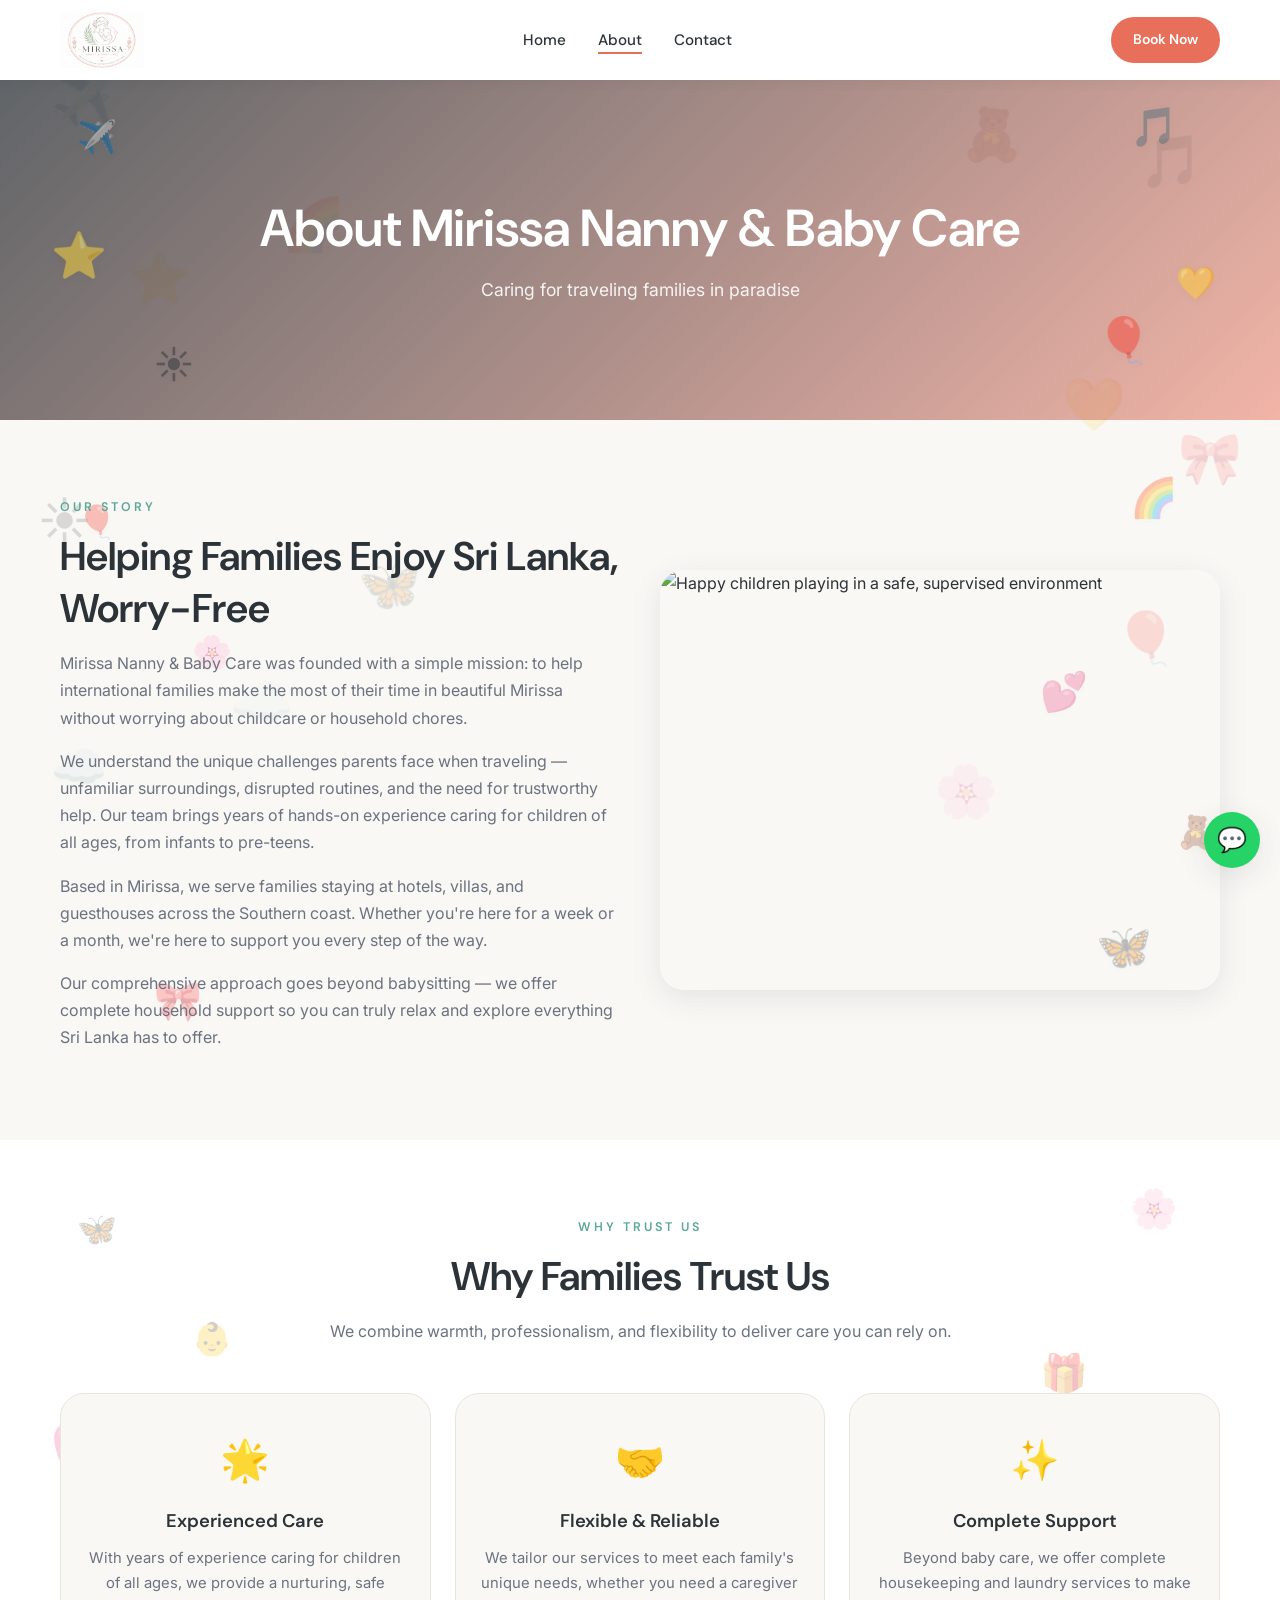
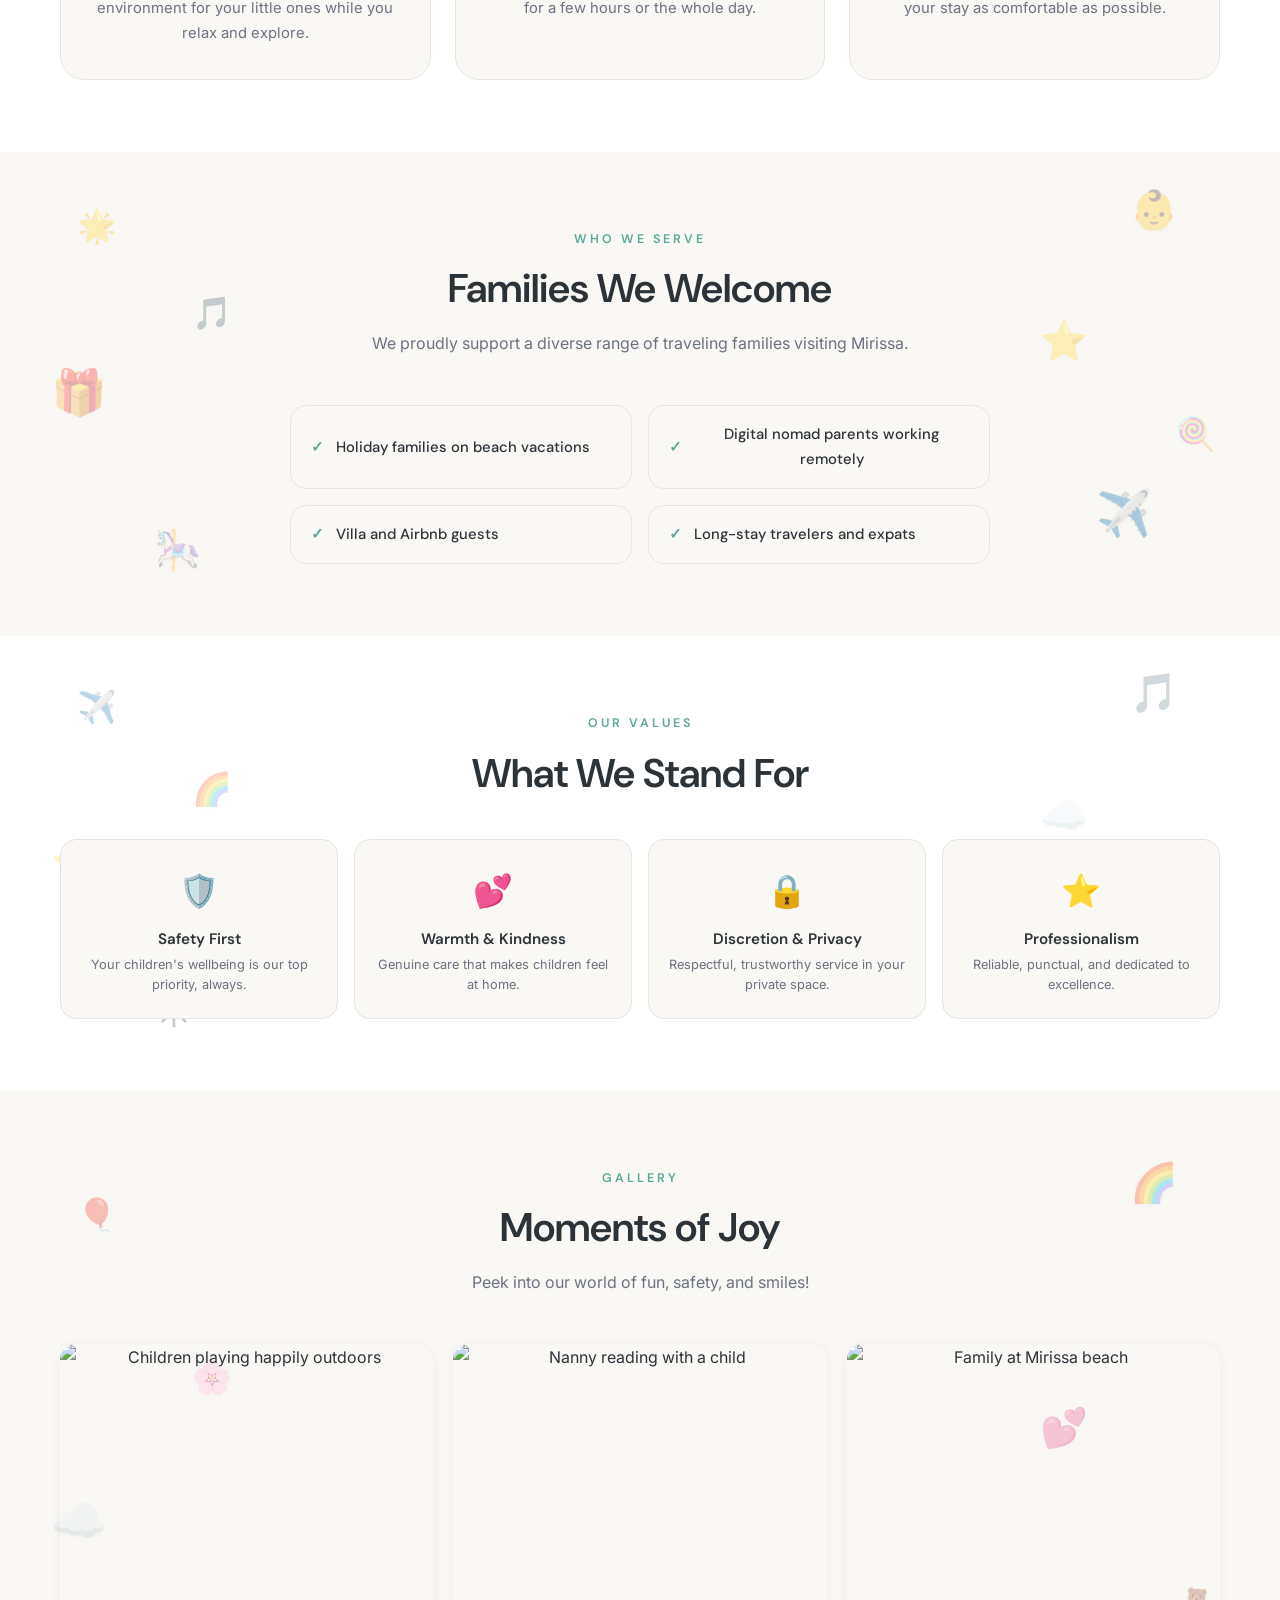
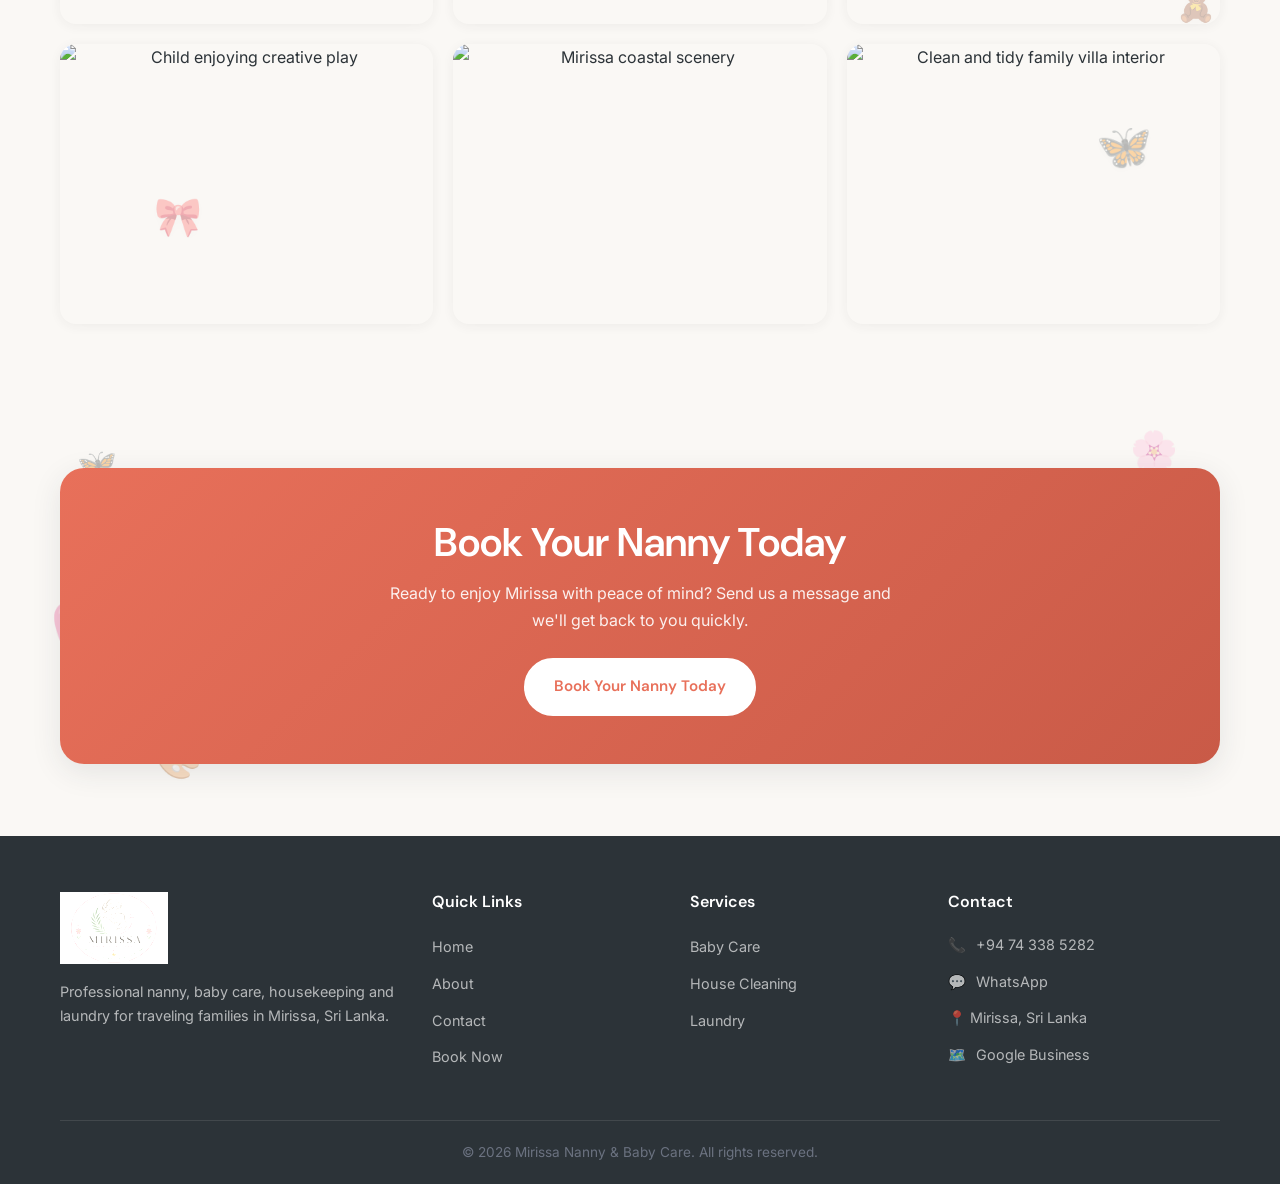
==== about.html @ ecc8b98b "add changes" ====
<!DOCTYPE html>
<html lang="en">
<head>
  <meta charset="UTF-8">
  <meta name="viewport" content="width=device-width, initial-scale=1.0">
  <meta name="description" content="Learn about Mirissa Nanny & Baby Care — our mission, values, and experience caring for traveling families in Mirissa, Sri Lanka.">
  <meta name="keywords" content="About Mirissa nanny, baby care team Mirissa, family care Sri Lanka, nanny service Southern coast">
  <meta name="robots" content="index, follow">
  <link rel="canonical" href="https://mirissananny.com/about.html">

  <title>About Us | Mirissa Nanny &amp; Baby Care</title>

  <meta property="og:type" content="website">
  <meta property="og:title" content="About Us | Mirissa Nanny &amp; Baby Care">
  <meta property="og:description" content="Our story, values, and commitment to caring for traveling families in Mirissa, Sri Lanka.">
  <meta property="og:url" content="https://mirissananny.com/about.html">
  <meta property="og:image" content="https://images.unsplash.com/photo-1587654780291-39c9404d746b?w=1200&q=80">

  <link rel="preconnect" href="https://fonts.googleapis.com">
  <link rel="preconnect" href="https://fonts.gstatic.com" crossorigin>
  <link href="https://fonts.googleapis.com/css2?family=DM+Sans:ital,opsz,wght@0,9..40,400;0,9..40,500;0,9..40,600;0,9..40,700&family=Inter:wght@400;500;600&display=swap" rel="stylesheet">
  <link rel="stylesheet" href="css/style.css">
  <link rel="icon" href="images/logo.png" type="image/png">
</head>
<body class="page-about">

  <header class="header scrolled" role="banner">
    <div class="header-inner">
      <a href="index.html" class="logo" aria-label="Mirissa Nanny &amp; Baby Care Home">
        <img src="images/logo.png" alt="Mirissa Nanny &amp; Baby Care" class="logo-img" width="200" height="72">
      </a>
      <nav class="nav" role="navigation" aria-label="Main navigation">
        <ul class="nav-list">
          <li><a href="index.html" class="nav-link">Home</a></li>
          <li><a href="about.html" class="nav-link active">About</a></li>
          <li><a href="contact.html" class="nav-link">Contact</a></li>
        </ul>
      </nav>
      <a href="contact.html#booking" class="btn btn-primary btn-sm header-cta">Book Now</a>
      <button class="hamburger" aria-label="Toggle menu"><span></span><span></span><span></span></button>
    </div>
  </header>

  <div class="mobile-nav-overlay"></div>
  <nav class="mobile-nav" role="navigation" aria-label="Mobile navigation">
    <ul class="mobile-nav-list">
      <li><a href="index.html" class="mobile-nav-link">Home</a></li>
      <li><a href="about.html" class="mobile-nav-link active">About</a></li>
      <li><a href="contact.html" class="mobile-nav-link">Contact</a></li>
      <li><a href="contact.html#booking" class="btn btn-primary" style="margin-top:1rem;width:100%;">Book Now</a></li>
    </ul>
  </nav>

  <main>
    <section class="page-hero" style="background-image:url('https://images.unsplash.com/photo-1544717297-fa95b6ee9643?w=1920&q=80');">
      <div class="page-hero-content">
        <h1>About Mirissa Nanny &amp; Baby Care</h1>
        <p>Caring for traveling families in paradise</p>
      </div>
    </section>

    <section class="section">
      <div class="container">
        <div class="split-grid">
          <div class="split-content animate-on-scroll">
            <span class="section-label">Our Story</span>
            <h2 class="section-title">Helping Families Enjoy Sri Lanka, Worry-Free</h2>
            <p>Mirissa Nanny &amp; Baby Care was founded with a simple mission: to help international families make the most of their time in beautiful Mirissa without worrying about childcare or household chores.</p>
            <p>We understand the unique challenges parents face when traveling — unfamiliar surroundings, disrupted routines, and the need for trustworthy help. Our team brings years of hands-on experience caring for children of all ages, from infants to pre-teens.</p>
            <p>Based in Mirissa, we serve families staying at hotels, villas, and guesthouses across the Southern coast. Whether you're here for a week or a month, we're here to support you every step of the way.</p>
            <p>Our comprehensive approach goes beyond babysitting — we offer complete household support so you can truly relax and explore everything Sri Lanka has to offer.</p>
          </div>
          <div class="split-image animate-on-scroll">
            <img src="https://images.unsplash.com/photo-1503454537195-1dcabb73ffb9?w=800&q=80" alt="Happy children playing in a safe, supervised environment" loading="lazy" width="800" height="600">
          </div>
        </div>
      </div>
    </section>

    <section class="section section-alt">
      <div class="container text-center">
        <span class="section-label animate-on-scroll">Why Trust Us</span>
        <h2 class="section-title animate-on-scroll">Why Families Trust Us</h2>
        <p class="section-subtitle animate-on-scroll">We combine warmth, professionalism, and flexibility to deliver care you can rely on.</p>
        <div class="features-grid">
          <div class="feature-card animate-on-scroll">
            <div class="feature-icon" aria-hidden="true">🌟</div>
            <h3>Experienced Care</h3>
            <p>With years of experience caring for children of all ages, we provide a nurturing, safe environment for your little ones while you relax and explore.</p>
          </div>
          <div class="feature-card animate-on-scroll">
            <div class="feature-icon" aria-hidden="true">🤝</div>
            <h3>Flexible &amp; Reliable</h3>
            <p>We tailor our services to meet each family's unique needs, whether you need a caregiver for a few hours or the whole day.</p>
          </div>
          <div class="feature-card animate-on-scroll">
            <div class="feature-icon" aria-hidden="true">✨</div>
            <h3>Complete Support</h3>
            <p>Beyond baby care, we offer complete housekeeping and laundry services to make your stay as comfortable as possible.</p>
          </div>
        </div>
      </div>
    </section>

    <section class="section">
      <div class="container text-center">
        <span class="section-label animate-on-scroll">Who We Serve</span>
        <h2 class="section-title animate-on-scroll">Families We Welcome</h2>
        <p class="section-subtitle animate-on-scroll">We proudly support a diverse range of traveling families visiting Mirissa.</p>
        <div class="serve-list animate-on-scroll">
          <div class="serve-item">Holiday families on beach vacations</div>
          <div class="serve-item">Digital nomad parents working remotely</div>
          <div class="serve-item">Villa and Airbnb guests</div>
          <div class="serve-item">Long-stay travelers and expats</div>
        </div>
      </div>
    </section>

    <section class="section section-alt">
      <div class="container">
        <div class="text-center" style="margin-bottom:2.5rem;">
          <span class="section-label animate-on-scroll">Our Values</span>
          <h2 class="section-title animate-on-scroll">What We Stand For</h2>
        </div>
        <div class="values-grid animate-on-scroll">
          <div class="value-item">
            <div class="value-icon" aria-hidden="true">🛡️</div>
            <h4>Safety First</h4>
            <p>Your children's wellbeing is our top priority, always.</p>
          </div>
          <div class="value-item">
            <div class="value-icon" aria-hidden="true">💕</div>
            <h4>Warmth &amp; Kindness</h4>
            <p>Genuine care that makes children feel at home.</p>
          </div>
          <div class="value-item">
            <div class="value-icon" aria-hidden="true">🔒</div>
            <h4>Discretion &amp; Privacy</h4>
            <p>Respectful, trustworthy service in your private space.</p>
          </div>
          <div class="value-item">
            <div class="value-icon" aria-hidden="true">⭐</div>
            <h4>Professionalism</h4>
            <p>Reliable, punctual, and dedicated to excellence.</p>
          </div>
        </div>
      </div>
    </section>

    <section class="section" id="gallery">
      <div class="container text-center">
        <span class="section-label animate-on-scroll">Gallery</span>
        <h2 class="section-title animate-on-scroll">Moments of Joy</h2>
        <p class="section-subtitle animate-on-scroll">Peek into our world of fun, safety, and smiles!</p>
        <div class="gallery-grid animate-on-scroll">
          <div class="gallery-item"><img src="https://images.unsplash.com/photo-1503454537195-1dcabb73ffb9?w=600&q=80" alt="Children playing happily outdoors" loading="lazy"></div>
          <div class="gallery-item"><img src="https://images.unsplash.com/photo-1587654780291-39c9404d746b?w=600&q=80" alt="Nanny reading with a child" loading="lazy"></div>
          <div class="gallery-item"><img src="https://images.unsplash.com/photo-1519452575417-564c1401ecc4?w=600&q=80" alt="Family at Mirissa beach" loading="lazy"></div>
          <div class="gallery-item"><img src="https://images.unsplash.com/photo-1472162072942-cd5147ebd1e7?w=600&q=80" alt="Child enjoying creative play" loading="lazy"></div>
          <div class="gallery-item"><img src="https://images.unsplash.com/photo-1544551763-46a013bb70d5?w=600&q=80" alt="Mirissa coastal scenery" loading="lazy"></div>
          <div class="gallery-item"><img src="https://images.unsplash.com/photo-1502086223501-7ea6ecd79368?w=600&q=80" alt="Clean and tidy family villa interior" loading="lazy"></div>
        </div>
      </div>
    </section>

    <section class="section">
      <div class="container">
        <div class="cta-banner animate-on-scroll">
          <h2>Book Your Nanny Today</h2>
          <p>Ready to enjoy Mirissa with peace of mind? Send us a message and we'll get back to you quickly.</p>
          <a href="contact.html#booking" class="btn btn-primary">Book Your Nanny Today</a>
        </div>
      </div>
    </section>
  </main>

  <footer class="footer" role="contentinfo">
    <div class="container">
      <div class="footer-grid">
        <div class="footer-brand">
          <a href="index.html" class="logo logo-footer">
            <img src="images/logo.png" alt="Mirissa Nanny &amp; Baby Care" class="logo-img logo-img-footer" width="220" height="80" loading="lazy">
          </a>
          <p>Professional nanny, baby care, housekeeping and laundry for traveling families in Mirissa, Sri Lanka.</p>
        </div>
        <div>
          <h4>Quick Links</h4>
          <ul class="footer-links">
            <li><a href="index.html">Home</a></li>
            <li><a href="about.html">About</a></li>
            <li><a href="contact.html">Contact</a></li>
            <li><a href="contact.html#booking">Book Now</a></li>
          </ul>
        </div>
        <div>
          <h4>Services</h4>
          <ul class="footer-links">
            <li><a href="index.html#services">Baby Care</a></li>
            <li><a href="index.html#services">House Cleaning</a></li>
            <li><a href="index.html#services">Laundry</a></li>
          </ul>
        </div>
        <div>
          <h4>Contact</h4>
          <ul class="footer-contact">
            <li>📞 <a href="tel:+94743385282">+94 74 338 5282</a></li>
            <li>💬 <a href="https://wa.me/94743385282" target="_blank" rel="noopener">WhatsApp</a></li>
            <li>📍 Mirissa, Sri Lanka</li>
            <li>🗺️ <a href="https://share.google/t165Rj4TOkKUXh0MC" target="_blank" rel="noopener">Google Business</a></li>
          </ul>
        </div>
      </div>
      <div class="footer-bottom">
        <p>&copy; 2026 Mirissa Nanny &amp; Baby Care. All rights reserved.</p>
      </div>
    </div>
  </footer>

  <div class="lightbox" role="dialog" aria-label="Image gallery">
    <button class="lightbox-close" aria-label="Close gallery">&times;</button>
    <button class="lightbox-prev" aria-label="Previous image">&#10094;</button>
    <img src="" alt="">
    <button class="lightbox-next" aria-label="Next image">&#10095;</button>
  </div>

  <button class="back-to-top" aria-label="Back to top">↑</button>
  <a href="https://wa.me/94743385282" class="whatsapp-float" target="_blank" rel="noopener" aria-label="Chat on WhatsApp">💬</a>
  <div class="mobile-sticky-bar">
    <a href="tel:+94743385282" class="mobile-sticky-call">📞 Call</a>
    <a href="https://wa.me/94743385282" class="mobile-sticky-whatsapp" target="_blank" rel="noopener">💬 WhatsApp</a>
  </div>

  <script src="js/script.js"></script>
</body>
</html>
---- css/style.css ----
/* ============================================
   Mirissa Nanny & Baby Care — Premium CSS
   Mobile-First | European Family Care Aesthetic
   ============================================ */

:root {
  --primary: #E8705A;
  --primary-dark: #C95A47;
  --primary-light: #FFF0ED;
  --secondary: #5BA89A;
  --secondary-light: #E8F5F2;
  --bg: #FAF8F5;
  --bg-card: #FFFFFF;
  --text: #2C3338;
  --text-muted: #6B7280;
  --border: #E8E4DF;
  --accent-gold: #F4A261;
  --whatsapp: #25D366;
  --whatsapp-dark: #1da851;
  --shadow-sm: 0 2px 12px rgba(44, 51, 56, 0.06);
  --shadow-md: 0 8px 30px rgba(44, 51, 56, 0.10);
  --shadow-lg: 0 20px 60px rgba(44, 51, 56, 0.12);
  --radius: 16px;
  --radius-lg: 24px;
  --radius-pill: 999px;
  --transition: 0.35s cubic-bezier(0.4, 0, 0.2, 1);
  --header-height: 80px;
  --font-heading: 'DM Sans', 'Poppins', sans-serif;
  --font-body: 'Inter', sans-serif;
}

*, *::before, *::after {
  box-sizing: border-box;
  margin: 0;
  padding: 0;
}

html {
  scroll-behavior: smooth;
  font-size: 16px;
}

body {
  font-family: var(--font-body);
  color: var(--text);
  background: var(--bg);
  line-height: 1.7;
  overflow-x: hidden;
  -webkit-font-smoothing: antialiased;
  padding-bottom: 60px;
}

@media (min-width: 768px) {
  body { padding-bottom: 0; }
}

img {
  max-width: 100%;
  height: auto;
  display: block;
}

a {
  text-decoration: none;
  color: inherit;
  transition: color var(--transition);
}

ul, ol { list-style: none; }

button, input, select, textarea {
  font-family: inherit;
  font-size: inherit;
}

h1, h2, h3, h4, h5, h6 {
  font-family: var(--font-heading);
  font-weight: 600;
  line-height: 1.3;
  color: var(--text);
}

h1 { font-size: clamp(2rem, 5vw, 3.25rem); }
h2 { font-size: clamp(1.75rem, 4vw, 2.5rem); }
h3 { font-size: clamp(1.2rem, 3vw, 1.5rem); }

p { color: var(--text-muted); }

.section-label {
  display: inline-block;
  font-family: var(--font-heading);
  font-size: 0.78rem;
  font-weight: 600;
  letter-spacing: 3px;
  text-transform: uppercase;
  color: var(--secondary);
  margin-bottom: 0.75rem;
}

.section-title { margin-bottom: 1rem; }

.section-subtitle {
  max-width: 640px;
  margin: 0 auto 3rem;
  text-align: center;
}

.container {
  width: 100%;
  max-width: 1200px;
  margin: 0 auto;
  padding: 0 1.25rem;
}

.section {
  position: relative;
  padding: 4.5rem 0;
  overflow: hidden;
}

.section .container {
  position: relative;
  z-index: 2;
}

.section-alt {
  background: var(--bg-card);
}

.text-center { text-align: center; }

/* --- Buttons --- */
.btn {
  display: inline-flex;
  align-items: center;
  justify-content: center;
  gap: 0.5rem;
  padding: 0.875rem 1.75rem;
  border-radius: var(--radius-pill);
  font-family: var(--font-heading);
  font-weight: 600;
  font-size: 0.95rem;
  border: 2px solid transparent;
  cursor: pointer;
  transition: all var(--transition);
  white-space: nowrap;
}

.btn-primary {
  background: var(--primary);
  color: #fff;
  border-color: var(--primary);
}

.btn-primary:hover {
  background: var(--primary-dark);
  border-color: var(--primary-dark);
  transform: translateY(-2px);
  box-shadow: var(--shadow-md);
}

.btn-outline {
  background: transparent;
  color: #fff;
  border-color: rgba(255, 255, 255, 0.85);
}

.btn-outline:hover {
  background: rgba(255, 255, 255, 0.15);
  transform: translateY(-2px);
}

.btn-secondary {
  background: var(--secondary);
  color: #fff;
  border-color: var(--secondary);
}

.btn-secondary:hover {
  background: #4a9688;
  transform: translateY(-2px);
  box-shadow: var(--shadow-md);
}

.btn-whatsapp {
  background: var(--whatsapp);
  color: #fff;
  border-color: var(--whatsapp);
}

.btn-whatsapp:hover {
  background: var(--whatsapp-dark);
  transform: translateY(-2px);
  box-shadow: var(--shadow-md);
}

.btn-sm {
  padding: 0.6rem 1.25rem;
  font-size: 0.875rem;
}

.btn-group {
  display: flex;
  flex-wrap: wrap;
  gap: 1rem;
  margin-top: 1.75rem;
}

/* --- Header --- */
.header {
  position: fixed;
  top: 0;
  left: 0;
  right: 0;
  z-index: 1000;
  height: var(--header-height);
  transition: all var(--transition);
}

.header.scrolled {
  background: rgba(255, 255, 255, 0.97);
  backdrop-filter: blur(12px);
  box-shadow: var(--shadow-sm);
}

.header.transparent {
  background: transparent;
}

.header-inner {
  display: flex;
  align-items: center;
  justify-content: space-between;
  max-width: 1200px;
  margin: 0 auto;
  padding: 0 1.25rem;
  height: 100%;
}

.logo {
  display: flex;
  align-items: center;
  z-index: 1001;
  flex-shrink: 0;
}

.logo-img {
  height: 56px;
  width: auto;
  max-width: min(200px, 48vw);
  object-fit: contain;
  display: block;
  transition: transform var(--transition);
}

.logo:hover .logo-img {
  transform: scale(1.02);
}

.logo-img-footer {
  height: 72px;
  max-width: 220px;
  filter: brightness(1.05);
}

.logo-footer {
  margin-bottom: 0.75rem;
}

@media (max-width: 991px) {
  .logo-img {
    height: 48px;
    max-width: min(170px, 52vw);
  }
}

.nav { display: none; }

@media (min-width: 992px) {
  .nav { display: block; }
}

.nav-list {
  display: flex;
  align-items: center;
  gap: 2rem;
}

.nav-link {
  font-family: var(--font-heading);
  font-weight: 500;
  font-size: 0.95rem;
  color: var(--text);
  position: relative;
}

.header.transparent .nav-link { color: var(--text); }
.header.scrolled .nav-link { color: var(--text); }

.nav-link::after {
  content: '';
  position: absolute;
  bottom: -4px;
  left: 0;
  width: 0;
  height: 2px;
  background: var(--primary);
  transition: width var(--transition);
}

.nav-link:hover::after,
.nav-link.active::after { width: 100%; }

.nav-link.active { color: var(--primary); }
.header.transparent .nav-link.active { color: var(--primary); }

.header-cta { display: none; }

@media (min-width: 992px) {
  .header-cta { display: inline-flex; }
}

.hamburger {
  display: flex;
  flex-direction: column;
  justify-content: center;
  gap: 5px;
  width: 44px;
  height: 44px;
  background: none;
  border: none;
  cursor: pointer;
  z-index: 1001;
  padding: 8px;
}

@media (min-width: 992px) {
  .hamburger { display: none; }
}

.hamburger span {
  display: block;
  width: 24px;
  height: 2px;
  background: var(--text);
  transition: all var(--transition);
  border-radius: 2px;
}

.header.transparent .hamburger span { background: var(--text); }
.header.scrolled .hamburger span { background: var(--text); }

.hamburger.active span:nth-child(1) {
  transform: rotate(45deg) translate(5px, 5px);
}

.hamburger.active span:nth-child(2) { opacity: 0; }

.hamburger.active span:nth-child(3) {
  transform: rotate(-45deg) translate(5px, -5px);
}

.mobile-nav-overlay {
  position: fixed;
  inset: 0;
  background: rgba(44, 51, 56, 0.5);
  z-index: 998;
  opacity: 0;
  visibility: hidden;
  transition: all var(--transition);
}

.mobile-nav-overlay.open {
  opacity: 1;
  visibility: visible;
}

.mobile-nav {
  position: fixed;
  top: 0;
  right: -100%;
  width: min(320px, 85vw);
  height: 100vh;
  background: var(--bg-card);
  z-index: 999;
  padding: calc(var(--header-height) + 1.5rem) 1.5rem 2rem;
  transition: right var(--transition);
  box-shadow: var(--shadow-lg);
  overflow-y: auto;
}

.mobile-nav.open { right: 0; }

.mobile-nav-list {
  display: flex;
  flex-direction: column;
  gap: 0.25rem;
}

.mobile-nav-link {
  display: block;
  padding: 0.875rem 0;
  font-family: var(--font-heading);
  font-weight: 500;
  font-size: 1.05rem;
  color: var(--text);
  border-bottom: 1px solid var(--border);
}

.mobile-nav-link.active {
  color: var(--primary);
}

/* --- Hero (Color-Changing Carousel) --- */
.hero {
  position: relative;
  min-height: 100vh;
  min-height: 100dvh;
  display: flex;
  align-items: center;
  justify-content: center;
  overflow: hidden;
}

.hero-carousel-bg {
  position: absolute;
  inset: 0;
  z-index: 0;
}

.hero-gradient-slide {
  position: absolute;
  inset: 0;
  opacity: 0;
  animation: heroGradientCarousel 20s ease-in-out infinite;
}

.hero-gradient-slide-1 {
  background: linear-gradient(105deg, #FF6B8A 0%, #FF8E72 35%, #FFD166 100%);
  animation-delay: 0s;
}

.hero-gradient-slide-2 {
  background: linear-gradient(105deg, #F06292 0%, #FFB74D 45%, #FFF176 100%);
  animation-delay: 5s;
}

.hero-gradient-slide-3 {
  background: linear-gradient(105deg, #EC407A 0%, #FFAB91 40%, #FFEE58 100%);
  animation-delay: 10s;
}

.hero-gradient-slide-4 {
  background: linear-gradient(105deg, #FF8A80 0%, #FFD54F 50%, #A5D6A7 100%);
  animation-delay: 15s;
}

@keyframes heroGradientCarousel {
  0%, 22%   { opacity: 1; }
  25%, 97%  { opacity: 0; }
  100%      { opacity: 1; }
}

/* Floating hero decorations */
.hero-float-decor {
  position: absolute;
  inset: 0;
  z-index: 1;
  pointer-events: none;
  overflow: hidden;
}

.hero-float {
  position: absolute;
  line-height: 1;
  animation: heroItemFloat 7s ease-in-out infinite;
  filter: drop-shadow(0 2px 6px rgba(0, 0, 0, 0.08));
}

.hero-float-1  { top: 12%; left: 8%;   font-size: 3.5rem; opacity: 0.85; animation-delay: 0s; }
.hero-float-2  { bottom: 18%; left: 6%; font-size: 2.8rem; opacity: 0.35; animation-delay: 2s; }
.hero-float-3  { top: 22%; left: 22%;  font-size: 2rem;   opacity: 0.7;  animation-delay: 1s; }
.hero-float-4  { top: 55%; right: 12%; font-size: 2.2rem; opacity: 0.75; animation-delay: 3s; }
.hero-float-5  { top: 38%; right: 22%; font-size: 2.6rem; opacity: 0.6;  animation-delay: 0.5s; }
.hero-float-6  { top: 18%; right: 8%;  font-size: 2.4rem; opacity: 0.45; animation-delay: 4s; }
.hero-float-7  { top: 48%; left: 5%;   font-size: 2.8rem; opacity: 0.4;  animation-delay: 2.5s; }
.hero-float-8  { bottom: 28%; right: 6%; font-size: 3rem; opacity: 0.55; animation-delay: 1.5s; }
.hero-float-9  { top: 65%; left: 18%;  font-size: 2rem;   opacity: 0.5;  animation-delay: 3.5s; }
.hero-float-10 { bottom: 35%; right: 25%; font-size: 1.8rem; opacity: 0.65; animation-delay: 5s; }

.hero-cloud {
  position: absolute;
  background: rgba(255, 255, 255, 0.55);
  border-radius: 50%;
  animation: heroItemFloat 9s ease-in-out infinite;
}

.hero-cloud::before,
.hero-cloud::after {
  content: '';
  position: absolute;
  background: rgba(255, 255, 255, 0.55);
  border-radius: 50%;
}

.hero-cloud-1 {
  width: 90px;
  height: 36px;
  top: 28%;
  left: 12%;
  animation-delay: 0.8s;
}

.hero-cloud-1::before { width: 40px; height: 40px; top: -18px; left: 12px; }
.hero-cloud-1::after  { width: 32px; height: 32px; top: -12px; right: 10px; }

.hero-cloud-2 {
  width: 110px;
  height: 42px;
  top: 15%;
  right: 18%;
  background: rgba(255, 255, 255, 0.4);
  animation-delay: 2.2s;
}

.hero-cloud-2::before { width: 48px; height: 48px; top: -22px; left: 16px; background: rgba(255,255,255,0.4); }
.hero-cloud-2::after  { width: 38px; height: 38px; top: -16px; right: 14px; background: rgba(255,255,255,0.4); }

.hero-cloud-3 {
  width: 70px;
  height: 28px;
  bottom: 22%;
  left: 35%;
  background: rgba(200, 230, 201, 0.5);
  animation-delay: 4s;
}

.hero-cloud-3::before { width: 32px; height: 32px; top: -14px; left: 8px; background: rgba(200,230,201,0.5); }
.hero-cloud-3::after  { width: 26px; height: 26px; top: -10px; right: 8px; background: rgba(200,230,201,0.5); }

@keyframes heroItemFloat {
  0%, 100% { transform: translateY(0) rotate(0deg); }
  50% { transform: translateY(-18px) rotate(6deg); }
}

.hero-content {
  position: relative;
  z-index: 2;
  text-align: center;
  max-width: 820px;
  padding: calc(var(--header-height) + 2rem) 1.5rem clamp(5rem, 12vw, 7rem);
}

.hero-badge {
  display: inline-flex;
  align-items: center;
  gap: 0.5rem;
  background: #FFFFFF;
  border: 2px solid #F8BBD0;
  padding: 0.55rem 1.35rem;
  border-radius: var(--radius-pill);
  color: #E91E63;
  font-family: var(--font-heading);
  font-size: 0.78rem;
  font-weight: 700;
  letter-spacing: 1.5px;
  text-transform: uppercase;
  margin-bottom: 1.75rem;
  box-shadow: 0 4px 16px rgba(0, 0, 0, 0.06);
  animation: heroBadgeFloat 4s ease-in-out infinite;
}

@keyframes heroBadgeFloat {
  0%, 100% { transform: translateY(0); }
  50% { transform: translateY(-4px); }
}

.hero-title {
  margin-bottom: 1.5rem;
  display: flex;
  flex-direction: column;
  align-items: center;
  gap: 0.35rem;
}

.hero-title-line {
  display: block;
  font-size: clamp(2rem, 5.5vw, 3.5rem);
  font-weight: 700;
  line-height: 1.15;
  color: #2C3338;
}

.hero-title-accent {
  color: #FFFFFF;
  text-shadow: 0 2px 16px rgba(0, 0, 0, 0.12);
}

.hero-wavy-line {
  width: min(280px, 70%);
  height: 12px;
  margin-top: 0.5rem;
}

.hero-desc-box {
  background: rgba(255, 255, 255, 0.72);
  backdrop-filter: blur(12px);
  border-radius: 24px;
  padding: 1.35rem 1.75rem;
  max-width: 620px;
  margin: 0 auto 2rem;
  box-shadow: 0 8px 32px rgba(0, 0, 0, 0.08);
  border: 1px solid rgba(255, 255, 255, 0.8);
}

.hero-desc-box p {
  color: #4A5568;
  font-size: clamp(0.95rem, 2.2vw, 1.08rem);
  line-height: 1.75;
  margin: 0;
}

.hero .btn-group { justify-content: center; }

.btn-hero-primary {
  background: #F06292;
  color: #fff;
  border: 2px solid #F06292;
  padding: 0.9rem 2rem;
  border-radius: var(--radius-pill);
  font-family: var(--font-heading);
  font-weight: 600;
  font-size: 1rem;
  box-shadow: 0 6px 24px rgba(240, 98, 146, 0.35);
  transition: all var(--transition);
}

.btn-hero-primary:hover {
  background: #EC407A;
  border-color: #EC407A;
  transform: translateY(-3px);
  box-shadow: 0 10px 32px rgba(240, 98, 146, 0.45);
}

.btn-hero-outline {
  background: #FFFFFF;
  color: #2C3338;
  border: 2px solid rgba(44, 51, 56, 0.15);
  padding: 0.9rem 2rem;
  border-radius: var(--radius-pill);
  font-family: var(--font-heading);
  font-weight: 600;
  font-size: 1rem;
  transition: all var(--transition);
}

.btn-hero-outline:hover {
  background: rgba(255, 255, 255, 0.9);
  border-color: rgba(44, 51, 56, 0.25);
  transform: translateY(-3px);
  box-shadow: var(--shadow-md);
}

.page-home .header.transparent .nav-link,
.page-home .header.transparent .logo { filter: none; }

.hero-bottom-wave {
  position: absolute;
  bottom: 0;
  left: 0;
  right: 0;
  z-index: 4;
  line-height: 0;
  pointer-events: none;
}

.hero-bottom-wave svg {
  display: block;
  width: 100%;
  height: clamp(56px, 10vw, 96px);
  vertical-align: bottom;
}

@media (min-width: 768px) {
  .hero-float-1  { font-size: 4.5rem; }
  .hero-float-2  { font-size: 3.5rem; }
  .hero-float-6  { font-size: 3rem; }
  .hero-float-7  { font-size: 3.2rem; }
  .hero-float-8  { font-size: 3.8rem; }
  .hero-cloud-1  { width: 120px; height: 48px; }
  .hero-cloud-2  { width: 140px; height: 52px; }
}

@media (max-width: 767px) {
  .hero-float-9,
  .hero-float-10,
  .hero-cloud-3 { display: none; }
}

@media (prefers-reduced-motion: reduce) {
  .hero-gradient-slide {
    animation: none;
    opacity: 0;
  }
  .hero-gradient-slide-1 { opacity: 1; }
  .hero-float,
  .hero-cloud,
  .hero-badge { animation: none; }
}

/* --- Page Hero --- */
.page-hero {
  position: relative;
  min-height: 340px;
  display: flex;
  align-items: center;
  justify-content: center;
  background-size: cover;
  background-position: center;
  margin-top: var(--header-height);
  overflow: hidden;
}

.page-hero::before {
  content: '';
  position: absolute;
  inset: 0;
  background: linear-gradient(135deg, rgba(44, 51, 56, 0.75), rgba(232, 112, 90, 0.5));
}

.page-hero-content {
  position: relative;
  z-index: 2;
  text-align: center;
  padding: 3rem 1.5rem;
}

.page-hero-content h1 { color: #fff; margin-bottom: 0.75rem; }
.page-hero-content p { color: rgba(255, 255, 255, 0.9); font-size: 1.1rem; }

/* --- Services Section (Playful) --- */
.section-services {
  position: relative;
  background: #E6F7F9;
  padding: 2.5rem 0 4.5rem;
  margin-top: -1px;
  overflow: hidden;
}

@media (min-width: 768px) {
  .section-services { padding-top: 3rem; }
}

.section-services .container {
  position: relative;
  z-index: 2;
}

.section-label-green {
  color: #43A047;
  font-weight: 700;
  letter-spacing: 4px;
}

.section-services .section-title {
  color: #2C3338;
  font-weight: 700;
}

.section-services .section-subtitle {
  color: #5a6570;
  margin-bottom: 2.5rem;
}

.services-decor {
  position: absolute;
  inset: 0;
  pointer-events: none;
  z-index: 1;
}

.services-float {
  position: absolute;
  font-size: 3rem;
  opacity: 0.32;
  line-height: 1;
  animation: servicesFloat 8s ease-in-out infinite;
  filter: drop-shadow(0 2px 4px rgba(0, 0, 0, 0.06));
}

.services-float-1  { top: 6%;   left: 4%;   font-size: 3.5rem; animation-delay: 0s; }
.services-float-2  { top: 14%;  right: 7%;  font-size: 3rem;   animation-delay: 1.5s; }
.services-float-3  { top: 38%;  left: 2%;   font-size: 2.8rem; animation-delay: 3s; }
.services-float-4  { top: 50%;  right: 4%;  font-size: 3.2rem; animation-delay: 0.8s; }
.services-float-5  { bottom: 24%; left: 8%;  font-size: 3.8rem; animation-delay: 2s; }
.services-float-6  { bottom: 28%; right: 10%; font-size: 3.2rem; animation-delay: 4s; }
.services-float-7  { top: 22%;  left: 18%;  font-size: 2.6rem; animation-delay: 1.2s; }
.services-float-8  { top: 8%;   right: 22%; font-size: 3.4rem; animation-delay: 2.5s; }
.services-float-9  { top: 62%;  left: 14%;  font-size: 3rem;   animation-delay: 3.5s; }
.services-float-10 { top: 72%;  right: 20%; font-size: 2.8rem; animation-delay: 0.5s; }
.services-float-11 { top: 30%;  right: 28%; font-size: 2.6rem; animation-delay: 4.5s; }
.services-float-12 { bottom: 18%; left: 28%; font-size: 2.8rem; animation-delay: 1.8s; }
.services-float-13 { top: 48%;  right: 16%; font-size: 2.5rem; animation-delay: 2.8s; }
.services-float-14 { top: 55%;  left: 38%;  font-size: 2.4rem; animation-delay: 5s; opacity: 0.22; }
.services-float-15 { bottom: 35%; right: 32%; font-size: 2.6rem; animation-delay: 3.2s; opacity: 0.26; }

@media (min-width: 768px) {
  .services-float { font-size: 3.5rem; opacity: 0.35; }
  .services-float-1  { font-size: 4.2rem; }
  .services-float-2  { font-size: 3.6rem; }
  .services-float-3  { font-size: 3.2rem; }
  .services-float-4  { font-size: 3.8rem; }
  .services-float-5  { font-size: 4.5rem; }
  .services-float-6  { font-size: 3.6rem; }
  .services-float-7  { font-size: 3rem; }
  .services-float-8  { font-size: 4rem; }
  .services-float-9  { font-size: 3.5rem; }
  .services-float-10 { font-size: 3.2rem; }
  .services-float-11 { font-size: 3rem; }
  .services-float-12 { font-size: 3.2rem; }
  .services-float-13 { font-size: 2.8rem; }
  .services-float-14 { font-size: 2.8rem; opacity: 0.25; }
  .services-float-15 { font-size: 3rem; opacity: 0.28; }
}

@media (max-width: 480px) {
  .services-float-14,
  .services-float-15 { display: none; }
}

@keyframes servicesFloat {
  0%, 100% { transform: translateY(0) rotate(0deg); }
  50% { transform: translateY(-16px) rotate(8deg); }
}

.services-grid {
  display: grid;
  grid-template-columns: 1fr;
  gap: 1.75rem;
  text-align: left;
}

@media (min-width: 768px) {
  .services-grid { grid-template-columns: repeat(3, 1fr); gap: 1.5rem; }
}

.service-card {
  position: relative;
  background: #FFFFFF;
  border-radius: 20px;
  box-shadow: 0 8px 32px rgba(44, 51, 56, 0.08);
  overflow: hidden;
  transition: transform var(--transition), box-shadow var(--transition);
  display: flex;
  flex-direction: column;
}

.service-card:hover {
  transform: translateY(-8px);
  box-shadow: 0 16px 48px rgba(44, 51, 56, 0.12);
}

.service-card-inner {
  position: relative;
  padding: 2rem 1.75rem 1.5rem;
  flex: 1;
}

.service-icon-wrap {
  width: 56px;
  height: 56px;
  border-radius: 50%;
  display: flex;
  align-items: center;
  justify-content: center;
  margin-bottom: 1.25rem;
}

.service-icon-wrap svg {
  width: 26px;
  height: 26px;
}

.service-icon-pink {
  background: #FCE4EC;
  color: #E91E63;
}

.service-icon-yellow {
  background: #FFF9C4;
  color: #F57F17;
}

.service-icon-blue {
  background: #E1F5FE;
  color: #0288D1;
}

.service-card h3 {
  margin-bottom: 0.75rem;
  color: #2C3338;
  font-size: 1.2rem;
  font-weight: 700;
}

.service-card p {
  font-size: 0.925rem;
  line-height: 1.7;
  color: #6B7280;
  margin: 0;
}

.service-accent {
  height: 6px;
  width: 100%;
  flex-shrink: 0;
}

.service-accent-pink { background: linear-gradient(90deg, #F06292, #EC407A); }
.service-accent-yellow { background: linear-gradient(90deg, #FFD54F, #FFB300); }
.service-accent-green { background: linear-gradient(90deg, #66BB6A, #43A047); }

.service-cloud {
  position: absolute;
  bottom: 0.5rem;
  right: 0.75rem;
  width: 64px;
  height: 36px;
  background: rgba(179, 229, 252, 0.45);
  border-radius: 50%;
  opacity: 0.7;
}

.service-cloud::before,
.service-cloud::after {
  content: '';
  position: absolute;
  background: rgba(179, 229, 252, 0.45);
  border-radius: 50%;
}

.service-cloud::before {
  width: 28px;
  height: 28px;
  top: -12px;
  left: 8px;
}

.service-cloud::after {
  width: 22px;
  height: 22px;
  top: -8px;
  right: 6px;
}

@media (prefers-reduced-motion: reduce) {
  .services-float { animation: none; }
}

/* --- Features / Why Us --- */
.features-strip {
  display: grid;
  grid-template-columns: 1fr;
  gap: 1.25rem;
}

@media (min-width: 768px) {
  .features-strip { grid-template-columns: repeat(3, 1fr); }
}

.feature-mini {
  display: flex;
  align-items: flex-start;
  gap: 1rem;
  background: var(--bg-card);
  padding: 1.5rem;
  border-radius: var(--radius);
  box-shadow: var(--shadow-sm);
  border: 1px solid var(--border);
}

.feature-mini-icon {
  flex-shrink: 0;
  width: 48px;
  height: 48px;
  background: var(--secondary-light);
  border-radius: 14px;
  display: flex;
  align-items: center;
  justify-content: center;
  font-size: 1.35rem;
}

.feature-mini h4 {
  font-size: 1rem;
  margin-bottom: 0.35rem;
  color: var(--text);
}

.feature-mini p {
  font-size: 0.875rem;
  line-height: 1.55;
}

.features-grid {
  display: grid;
  grid-template-columns: 1fr;
  gap: 1.5rem;
}

@media (min-width: 768px) {
  .features-grid { grid-template-columns: repeat(3, 1fr); }
}

.feature-card {
  background: var(--bg);
  border-radius: var(--radius-lg);
  padding: 2rem 1.5rem;
  text-align: center;
  border: 1px solid var(--border);
  transition: all var(--transition);
}

.feature-card:hover {
  transform: translateY(-4px);
  box-shadow: var(--shadow-md);
}

.feature-icon {
  font-size: 2.5rem;
  margin-bottom: 1rem;
}

.feature-card h3 {
  margin-bottom: 0.75rem;
  font-size: 1.15rem;
}

.feature-card p { font-size: 0.925rem; }

/* --- Split Section --- */
.split-grid {
  display: grid;
  grid-template-columns: 1fr;
  gap: 2.5rem;
  align-items: center;
}

@media (min-width: 992px) {
  .split-grid { grid-template-columns: 1fr 1fr; }
}

.split-image {
  border-radius: var(--radius-lg);
  overflow: hidden;
  box-shadow: var(--shadow-md);
}

.split-image img {
  width: 100%;
  height: 100%;
  min-height: 320px;
  object-fit: cover;
}

.split-content p {
  margin-bottom: 1rem;
}

.values-grid {
  display: grid;
  grid-template-columns: repeat(2, 1fr);
  gap: 1rem;
  margin-top: 2rem;
}

@media (min-width: 768px) {
  .values-grid { grid-template-columns: repeat(4, 1fr); }
}

.value-item {
  text-align: center;
  padding: 1.5rem 1rem;
  background: var(--bg);
  border-radius: var(--radius);
  border: 1px solid var(--border);
}

.value-icon {
  font-size: 2rem;
  margin-bottom: 0.75rem;
}

.value-item h4 {
  font-size: 0.95rem;
  margin-bottom: 0.35rem;
}

.value-item p {
  font-size: 0.8rem;
  line-height: 1.5;
}

/* --- Testimonials --- */
.testimonials-header {
  text-align: center;
  margin-bottom: 2.5rem;
}

.star-rating {
  display: inline-flex;
  align-items: center;
  gap: 0.35rem;
  color: var(--accent-gold);
  font-size: 1.25rem;
  margin-bottom: 0.5rem;
}

.star-rating span {
  font-family: var(--font-heading);
  font-weight: 700;
  color: var(--text);
  font-size: 1rem;
  margin-left: 0.5rem;
}

.testimonials-grid {
  display: grid;
  grid-template-columns: 1fr;
  gap: 1.5rem;
}

@media (min-width: 768px) {
  .testimonials-grid { grid-template-columns: repeat(2, 1fr); }
}

@media (min-width: 1024px) {
  .testimonials-grid { grid-template-columns: repeat(2, 1fr); }
}

.review-card {
  background: var(--bg-card);
  border-radius: var(--radius-lg);
  padding: 1.75rem;
  box-shadow: var(--shadow-sm);
  border: 1px solid var(--border);
  transition: all var(--transition);
}

.review-card:hover {
  box-shadow: var(--shadow-md);
  transform: translateY(-3px);
}

.review-header {
  display: flex;
  align-items: center;
  justify-content: space-between;
  margin-bottom: 1rem;
}

.review-author {
  font-family: var(--font-heading);
  font-weight: 600;
  color: var(--text);
  font-size: 0.95rem;
}

.review-badge {
  font-size: 0.75rem;
  color: var(--text-muted);
  background: var(--bg);
  padding: 0.25rem 0.6rem;
  border-radius: var(--radius-pill);
}

.review-stars {
  color: var(--accent-gold);
  font-size: 0.9rem;
  margin-bottom: 0.75rem;
}

.review-text {
  font-size: 0.925rem;
  line-height: 1.7;
  color: var(--text-muted);
  font-style: italic;
  margin-bottom: 1rem;
}

.review-date {
  font-size: 0.8rem;
  color: var(--text-muted);
}

.google-link {
  display: inline-flex;
  align-items: center;
  gap: 0.5rem;
  margin-top: 2rem;
  color: var(--secondary);
  font-family: var(--font-heading);
  font-weight: 600;
  font-size: 0.95rem;
}

.google-link:hover { color: var(--primary); }

/* --- Map --- */
.map-section {
  text-align: center;
}

.map-wrapper {
  border-radius: var(--radius-lg);
  overflow: hidden;
  box-shadow: var(--shadow-md);
  margin: 2rem 0;
  border: 1px solid var(--border);
}

.map-wrapper iframe {
  width: 100%;
  height: 350px;
  border: 0;
  display: block;
}

@media (min-width: 768px) {
  .map-wrapper iframe { height: 420px; }
}

/* --- CTA Banner --- */
.cta-banner {
  background: linear-gradient(135deg, var(--primary) 0%, var(--primary-dark) 100%);
  border-radius: var(--radius-lg);
  padding: 3rem 2rem;
  text-align: center;
  color: #fff;
  box-shadow: var(--shadow-md);
}

.cta-banner h2 {
  color: #fff;
  margin-bottom: 0.75rem;
}

.cta-banner p {
  color: rgba(255, 255, 255, 0.9);
  margin-bottom: 1.5rem;
  max-width: 520px;
  margin-left: auto;
  margin-right: auto;
}

.cta-banner .btn-primary {
  background: #fff;
  color: var(--primary);
  border-color: #fff;
}

.cta-banner .btn-primary:hover {
  background: var(--primary-light);
  color: var(--primary-dark);
}

/* --- Gallery --- */
.gallery-grid {
  display: grid;
  grid-template-columns: repeat(2, 1fr);
  gap: 1rem;
}

@media (min-width: 768px) {
  .gallery-grid { grid-template-columns: repeat(3, 1fr); gap: 1.25rem; }
}

.gallery-item {
  position: relative;
  border-radius: var(--radius);
  overflow: hidden;
  cursor: pointer;
  aspect-ratio: 4/3;
  box-shadow: var(--shadow-sm);
}

.gallery-item img {
  width: 100%;
  height: 100%;
  object-fit: cover;
  transition: transform var(--transition);
}

.gallery-item:hover img { transform: scale(1.06); }

.gallery-item::after {
  content: '';
  position: absolute;
  inset: 0;
  background: rgba(44, 51, 56, 0);
  transition: background var(--transition);
}

.gallery-item:hover::after {
  background: rgba(44, 51, 56, 0.15);
}

/* --- Lightbox --- */
.lightbox {
  position: fixed;
  inset: 0;
  background: rgba(0, 0, 0, 0.92);
  z-index: 2000;
  display: flex;
  align-items: center;
  justify-content: center;
  opacity: 0;
  visibility: hidden;
  transition: all var(--transition);
}

.lightbox.open {
  opacity: 1;
  visibility: visible;
}

.lightbox img {
  max-width: 90vw;
  max-height: 85vh;
  object-fit: contain;
  border-radius: var(--radius);
}

.lightbox-close,
.lightbox-prev,
.lightbox-next {
  position: absolute;
  background: rgba(255, 255, 255, 0.15);
  border: none;
  color: #fff;
  width: 48px;
  height: 48px;
  border-radius: 50%;
  font-size: 1.5rem;
  cursor: pointer;
  transition: background var(--transition);
  display: flex;
  align-items: center;
  justify-content: center;
}

.lightbox-close:hover,
.lightbox-prev:hover,
.lightbox-next:hover {
  background: rgba(255, 255, 255, 0.3);
}

.lightbox-close { top: 1.5rem; right: 1.5rem; }
.lightbox-prev { left: 1.5rem; top: 50%; transform: translateY(-50%); }
.lightbox-next { right: 1.5rem; top: 50%; transform: translateY(-50%); }

/* --- Contact --- */
.contact-grid {
  display: grid;
  grid-template-columns: 1fr;
  gap: 2.5rem;
  align-items: start;
}

@media (min-width: 992px) {
  .contact-grid { grid-template-columns: 1fr 1.4fr; }
}

.contact-info-card {
  background: var(--bg-card);
  border-radius: var(--radius-lg);
  padding: 2rem;
  box-shadow: var(--shadow-sm);
  border: 1px solid var(--border);
}

.contact-item {
  display: flex;
  align-items: flex-start;
  gap: 1rem;
  padding: 1rem 0;
  border-bottom: 1px solid var(--border);
}

.contact-item:last-child { border-bottom: none; }

.contact-item-icon {
  width: 44px;
  height: 44px;
  background: var(--primary-light);
  border-radius: 12px;
  display: flex;
  align-items: center;
  justify-content: center;
  font-size: 1.2rem;
  flex-shrink: 0;
}

.contact-item h4 {
  font-size: 0.85rem;
  color: var(--text-muted);
  font-weight: 500;
  margin-bottom: 0.25rem;
}

.contact-item p,
.contact-item a {
  font-family: var(--font-heading);
  font-weight: 600;
  color: var(--text);
  font-size: 0.95rem;
}

.contact-item a:hover { color: var(--primary); }

.contact-buttons {
  display: flex;
  flex-wrap: wrap;
  gap: 0.75rem;
  margin-top: 1.5rem;
}

/* --- Booking Form --- */
.form-card {
  background: var(--bg-card);
  border-radius: var(--radius-lg);
  padding: 2rem;
  box-shadow: var(--shadow-md);
  border: 1px solid var(--border);
}

.form-card h2 {
  margin-bottom: 0.5rem;
  font-size: 1.5rem;
}

.form-note {
  font-size: 0.875rem;
  color: var(--text-muted);
  margin-bottom: 1.75rem;
  padding: 0.75rem 1rem;
  background: var(--secondary-light);
  border-radius: var(--radius);
  border-left: 3px solid var(--secondary);
}

.form-group {
  margin-bottom: 1.25rem;
}

.form-group label {
  display: block;
  font-family: var(--font-heading);
  font-weight: 600;
  font-size: 0.875rem;
  color: var(--text);
  margin-bottom: 0.5rem;
}

.form-group input,
.form-group select,
.form-group textarea {
  width: 100%;
  padding: 0.8rem 1rem;
  border: 1.5px solid var(--border);
  border-radius: var(--radius);
  background: var(--bg);
  color: var(--text);
  transition: border-color var(--transition);
}

.form-group input:focus,
.form-group select:focus,
.form-group textarea:focus {
  outline: none;
  border-color: var(--secondary);
  box-shadow: 0 0 0 3px rgba(91, 168, 154, 0.15);
}

.form-group textarea {
  min-height: 100px;
  resize: vertical;
}

.checkbox-group {
  display: flex;
  flex-wrap: wrap;
  gap: 0.75rem;
}

.checkbox-label {
  display: flex;
  align-items: center;
  gap: 0.5rem;
  padding: 0.65rem 1rem;
  background: var(--bg);
  border: 1.5px solid var(--border);
  border-radius: var(--radius-pill);
  cursor: pointer;
  font-size: 0.875rem;
  font-weight: 500;
  transition: all var(--transition);
  user-select: none;
}

.checkbox-label:has(input:checked) {
  background: var(--primary-light);
  border-color: var(--primary);
  color: var(--primary-dark);
}

.checkbox-label input {
  width: auto;
  accent-color: var(--primary);
}

.form-row {
  display: grid;
  grid-template-columns: 1fr;
  gap: 1.25rem;
}

@media (min-width: 576px) {
  .form-row { grid-template-columns: 1fr 1fr; }
}

/* --- Calendar --- */
.calendar-widget {
  background: var(--bg);
  border: 1.5px solid var(--border);
  border-radius: var(--radius);
  padding: 1rem;
}

.calendar-header {
  display: flex;
  align-items: center;
  justify-content: space-between;
  margin-bottom: 1rem;
}

.calendar-header h4 {
  font-size: 1rem;
  font-weight: 600;
}

.calendar-nav {
  display: flex;
  gap: 0.5rem;
}

.calendar-nav button {
  width: 36px;
  height: 36px;
  border: 1.5px solid var(--border);
  background: var(--bg-card);
  border-radius: 10px;
  cursor: pointer;
  font-size: 1rem;
  transition: all var(--transition);
}

.calendar-nav button:hover {
  border-color: var(--primary);
  color: var(--primary);
}

.calendar-weekdays {
  display: grid;
  grid-template-columns: repeat(7, 1fr);
  gap: 4px;
  margin-bottom: 0.5rem;
}

.calendar-weekdays span {
  text-align: center;
  font-size: 0.75rem;
  font-weight: 600;
  color: var(--text-muted);
  padding: 0.35rem 0;
}

.calendar-days {
  display: grid;
  grid-template-columns: repeat(7, 1fr);
  gap: 4px;
}

.calendar-day {
  aspect-ratio: 1;
  display: flex;
  align-items: center;
  justify-content: center;
  border: none;
  background: transparent;
  border-radius: 10px;
  font-size: 0.875rem;
  cursor: pointer;
  color: var(--text);
  transition: all var(--transition);
}

.calendar-day:hover:not(:disabled):not(.empty) {
  background: var(--primary-light);
}

.calendar-day.today {
  border: 1.5px solid var(--secondary);
}

.calendar-day.selected {
  background: var(--primary);
  color: #fff;
  font-weight: 600;
}

.calendar-day.past,
.calendar-day.empty {
  color: var(--border);
  cursor: default;
}

.calendar-day.past:not(.empty) {
  color: #ccc;
  cursor: not-allowed;
}

.calendar-selected {
  margin-top: 0.75rem;
  font-size: 0.875rem;
  color: var(--secondary);
  font-weight: 600;
  min-height: 1.25rem;
}

.field-error {
  display: block;
  color: #e74c3c;
  font-size: 0.8rem;
  margin-top: 0.35rem;
}

/* --- FAQ --- */
.faq-list {
  max-width: 760px;
  margin: 0 auto;
}

.faq-item {
  background: var(--bg-card);
  border: 1px solid var(--border);
  border-radius: var(--radius);
  margin-bottom: 0.75rem;
  overflow: hidden;
}

.faq-question {
  width: 100%;
  display: flex;
  align-items: center;
  justify-content: space-between;
  gap: 1rem;
  padding: 1.15rem 1.25rem;
  background: none;
  border: none;
  cursor: pointer;
  text-align: left;
  font-family: var(--font-heading);
  font-weight: 600;
  font-size: 0.95rem;
  color: var(--text);
}

.faq-question:hover { color: var(--primary); }

.faq-icon {
  flex-shrink: 0;
  width: 28px;
  height: 28px;
  background: var(--primary-light);
  border-radius: 8px;
  display: flex;
  align-items: center;
  justify-content: center;
  font-size: 1.1rem;
  transition: transform var(--transition);
}

.faq-item.open .faq-icon { transform: rotate(45deg); }

.faq-answer {
  max-height: 0;
  overflow: hidden;
  transition: max-height var(--transition);
}

.faq-item.open .faq-answer { max-height: 200px; }

.faq-answer p {
  padding: 0 1.25rem 1.15rem;
  font-size: 0.925rem;
  line-height: 1.65;
}

/* --- Serve List --- */
.serve-list {
  display: grid;
  grid-template-columns: 1fr;
  gap: 1rem;
  max-width: 700px;
  margin: 0 auto;
}

@media (min-width: 576px) {
  .serve-list { grid-template-columns: repeat(2, 1fr); }
}

.serve-item {
  display: flex;
  align-items: center;
  gap: 0.75rem;
  padding: 1rem 1.25rem;
  background: var(--bg);
  border-radius: var(--radius);
  border: 1px solid var(--border);
  font-family: var(--font-heading);
  font-weight: 500;
  font-size: 0.925rem;
  color: var(--text);
}

.serve-item::before {
  content: '✓';
  color: var(--secondary);
  font-weight: 700;
}

/* --- Footer --- */
.footer {
  background: var(--text);
  color: rgba(255, 255, 255, 0.85);
  padding: 3.5rem 0 0;
  margin-top: 0;
}

.footer-grid {
  display: grid;
  grid-template-columns: 1fr;
  gap: 2rem;
  padding-bottom: 2.5rem;
}

@media (min-width: 576px) {
  .footer-grid { grid-template-columns: repeat(2, 1fr); }
}

@media (min-width: 992px) {
  .footer-grid { grid-template-columns: 1.5fr 1fr 1fr 1.2fr; }
}

.footer-brand .logo {
  color: #fff;
  margin-bottom: 1rem;
}

.footer-brand .logo-img-footer {
  filter: brightness(1.15);
}

.footer-brand p {
  color: rgba(255, 255, 255, 0.65);
  font-size: 0.9rem;
  line-height: 1.65;
  margin-bottom: 1rem;
}

.footer h4 {
  color: #fff;
  font-size: 1rem;
  margin-bottom: 1.25rem;
}

.footer-links li { margin-bottom: 0.6rem; }

.footer-links a {
  color: rgba(255, 255, 255, 0.65);
  font-size: 0.9rem;
  transition: color var(--transition);
}

.footer-links a:hover { color: var(--primary); }

.footer-contact li {
  display: flex;
  align-items: flex-start;
  gap: 0.6rem;
  margin-bottom: 0.75rem;
  font-size: 0.9rem;
  color: rgba(255, 255, 255, 0.65);
}

.footer-bottom {
  border-top: 1px solid rgba(255, 255, 255, 0.1);
  padding: 1.25rem 0;
  text-align: center;
  font-size: 0.85rem;
  color: rgba(255, 255, 255, 0.45);
}

/* --- WhatsApp Float --- */
.whatsapp-float {
  position: fixed;
  bottom: 5.5rem;
  right: 1.25rem;
  width: 56px;
  height: 56px;
  background: var(--whatsapp);
  color: #fff;
  border-radius: 50%;
  display: flex;
  align-items: center;
  justify-content: center;
  font-size: 1.5rem;
  box-shadow: var(--shadow-md);
  z-index: 900;
  transition: all var(--transition);
  animation: pulse-wa 2.5s infinite;
}

.whatsapp-float:hover {
  background: var(--whatsapp-dark);
  transform: scale(1.08);
}

@keyframes pulse-wa {
  0%, 100% { box-shadow: 0 4px 20px rgba(37, 211, 102, 0.4); }
  50% { box-shadow: 0 4px 30px rgba(37, 211, 102, 0.65); }
}

@media (min-width: 768px) {
  .whatsapp-float { bottom: 2rem; }
}

/* --- Mobile Sticky Bar --- */
.mobile-sticky-bar {
  position: fixed;
  bottom: 0;
  left: 0;
  right: 0;
  display: flex;
  z-index: 890;
  box-shadow: 0 -4px 20px rgba(0, 0, 0, 0.1);
}

@media (min-width: 768px) {
  .mobile-sticky-bar { display: none; }
}

.mobile-sticky-call,
.mobile-sticky-whatsapp {
  flex: 1;
  display: flex;
  align-items: center;
  justify-content: center;
  gap: 0.5rem;
  padding: 0.875rem;
  font-family: var(--font-heading);
  font-weight: 600;
  font-size: 0.9rem;
  color: #fff;
}

.mobile-sticky-call {
  background: var(--primary);
}

.mobile-sticky-whatsapp {
  background: var(--whatsapp);
}

/* --- Back to Top --- */
.back-to-top {
  position: fixed;
  bottom: 5.5rem;
  left: 1.25rem;
  width: 44px;
  height: 44px;
  background: var(--bg-card);
  border: 1px solid var(--border);
  border-radius: 50%;
  display: flex;
  align-items: center;
  justify-content: center;
  cursor: pointer;
  z-index: 880;
  opacity: 0;
  visibility: hidden;
  transition: all var(--transition);
  box-shadow: var(--shadow-sm);
  font-size: 1.1rem;
  color: var(--text);
}

.back-to-top.visible {
  opacity: 1;
  visibility: visible;
}

.back-to-top:hover {
  background: var(--primary);
  color: #fff;
  border-color: var(--primary);
}

@media (min-width: 768px) {
  .back-to-top { bottom: 2rem; left: auto; right: 5.5rem; }
}

/* --- Toast --- */
.toast {
  position: fixed;
  bottom: 6rem;
  left: 50%;
  transform: translateX(-50%) translateY(20px);
  background: var(--text);
  color: #fff;
  padding: 0.875rem 1.5rem;
  border-radius: var(--radius-pill);
  font-size: 0.9rem;
  font-weight: 500;
  z-index: 3000;
  opacity: 0;
  visibility: hidden;
  transition: all var(--transition);
  box-shadow: var(--shadow-lg);
}

.toast.show {
  opacity: 1;
  visibility: visible;
  transform: translateX(-50%) translateY(0);
}

/* --- Animations --- */
.animate-on-scroll {
  opacity: 0;
  transform: translateY(30px);
  transition: opacity 0.7s ease, transform 0.7s ease;
}

.animate-on-scroll.animated {
  opacity: 1;
  transform: translateY(0);
}

/* --- Global Floating Icons --- */
main {
  position: relative;
  z-index: 2;
}

.site-float-decor {
  position: fixed;
  inset: 0;
  pointer-events: none;
  z-index: 0;
  overflow: hidden;
}

.site-float {
  position: absolute;
  font-size: clamp(2rem, 4vw, 3.5rem);
  opacity: 0.14;
  line-height: 1;
  animation: floatIconDrift 10s ease-in-out infinite;
  filter: drop-shadow(0 2px 4px rgba(0, 0, 0, 0.05));
}

.section-float-decor {
  position: absolute;
  inset: 0;
  pointer-events: none;
  z-index: 1;
  overflow: hidden;
}

.section-float {
  position: absolute;
  font-size: clamp(2rem, 3.5vw, 3.2rem);
  opacity: 0.3;
  line-height: 1;
  animation: floatIconDrift 8s ease-in-out infinite;
  filter: drop-shadow(0 2px 4px rgba(0, 0, 0, 0.06));
}

.page-hero .section-float {
  opacity: 0.5;
  z-index: 1;
}

.section-alt .section-float {
  opacity: 0.26;
}

.section-services .services-float {
  z-index: 1;
}

@keyframes floatIconDrift {
  0%, 100% { transform: translateY(0) rotate(0deg); }
  33% { transform: translateY(-14px) rotate(5deg); }
  66% { transform: translateY(-6px) rotate(-4deg); }
}

@media (min-width: 768px) {
  .site-float { opacity: 0.16; }
  .section-float { opacity: 0.32; }
}

@media (max-width: 767px) {
  .site-float-decor .site-float:nth-child(n+9) {
    display: none;
  }
  .section-float-decor .section-float:nth-child(n+6) {
    display: none;
  }
}

@media (prefers-reduced-motion: reduce) {
  .site-float,
  .section-float {
    animation: none;
  }
}

/* --- Focus --- */
:focus-visible {
  outline: 2px solid var(--secondary);
  outline-offset: 2px;
}

/* --- Print --- */
@media print {
  .header, .whatsapp-float, .back-to-top, .mobile-sticky-bar, .hamburger {
    display: none !important;
  }
  body { padding-bottom: 0; }
}
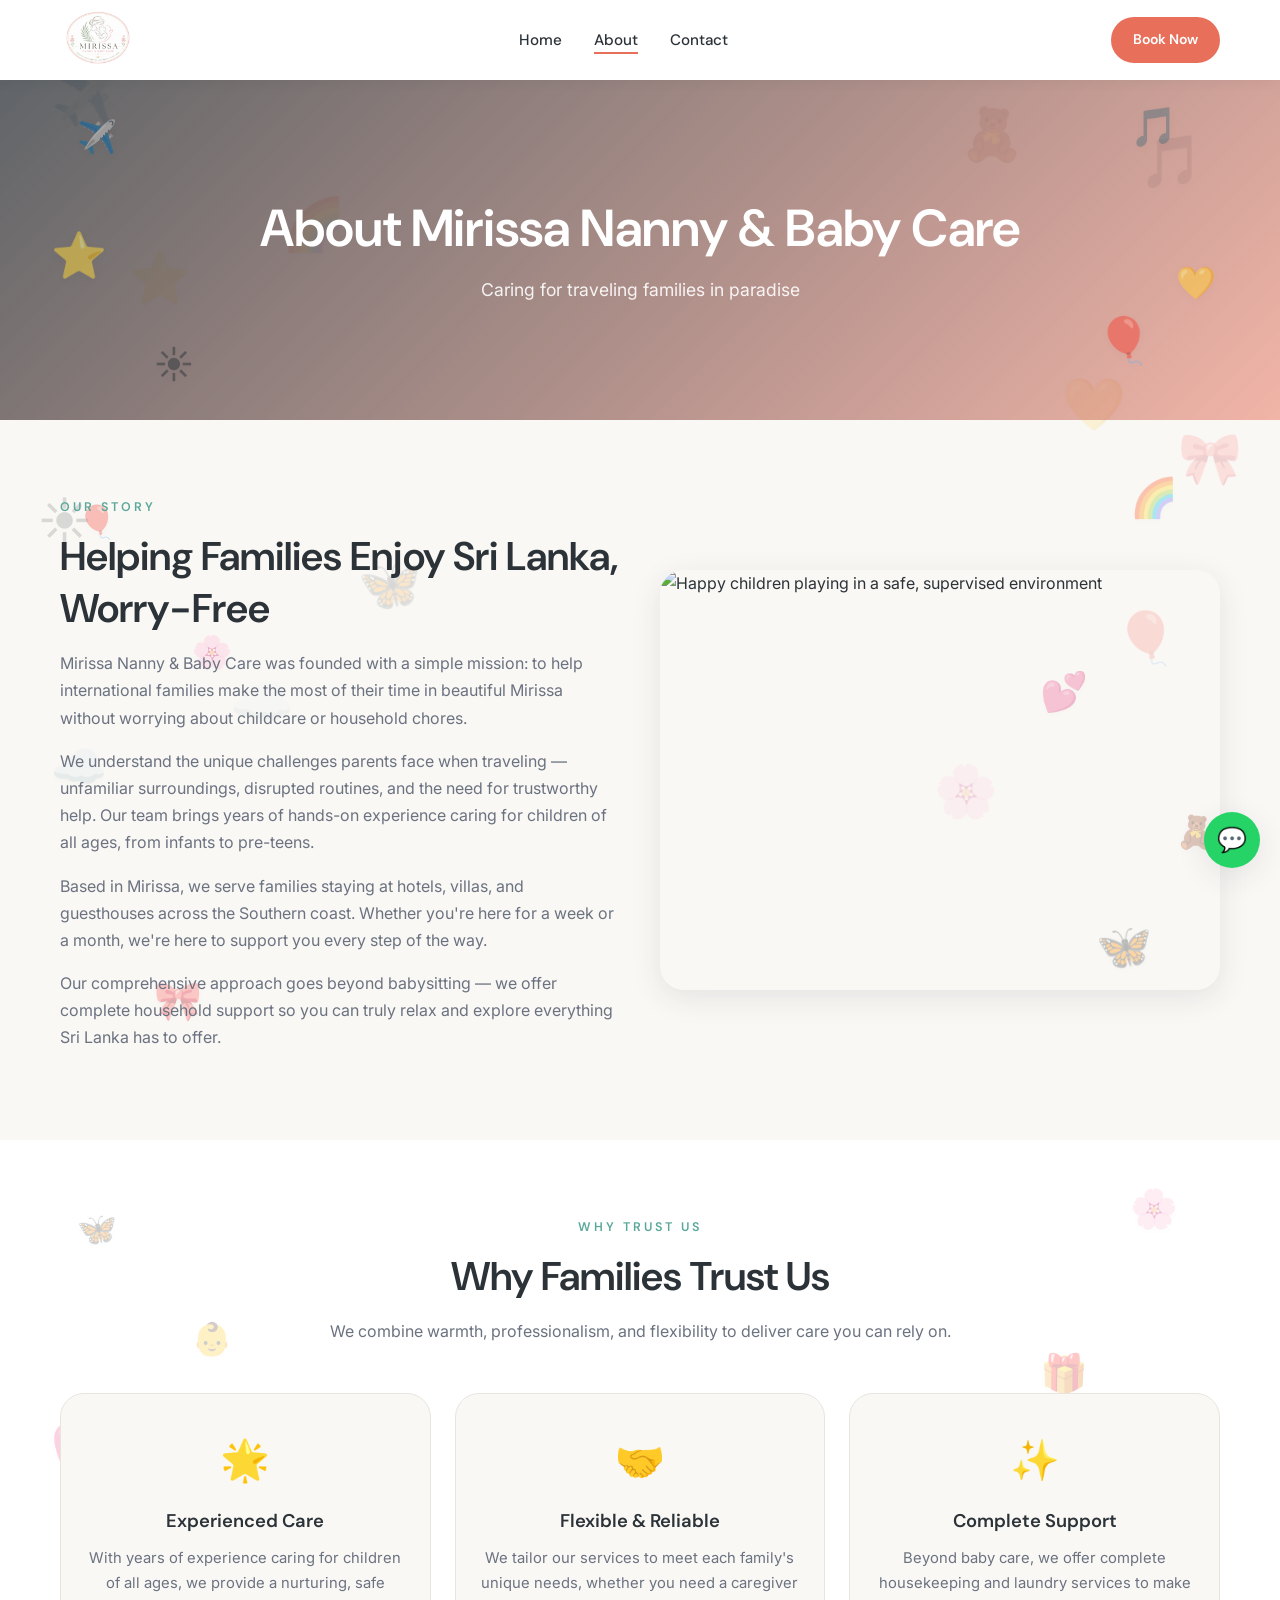
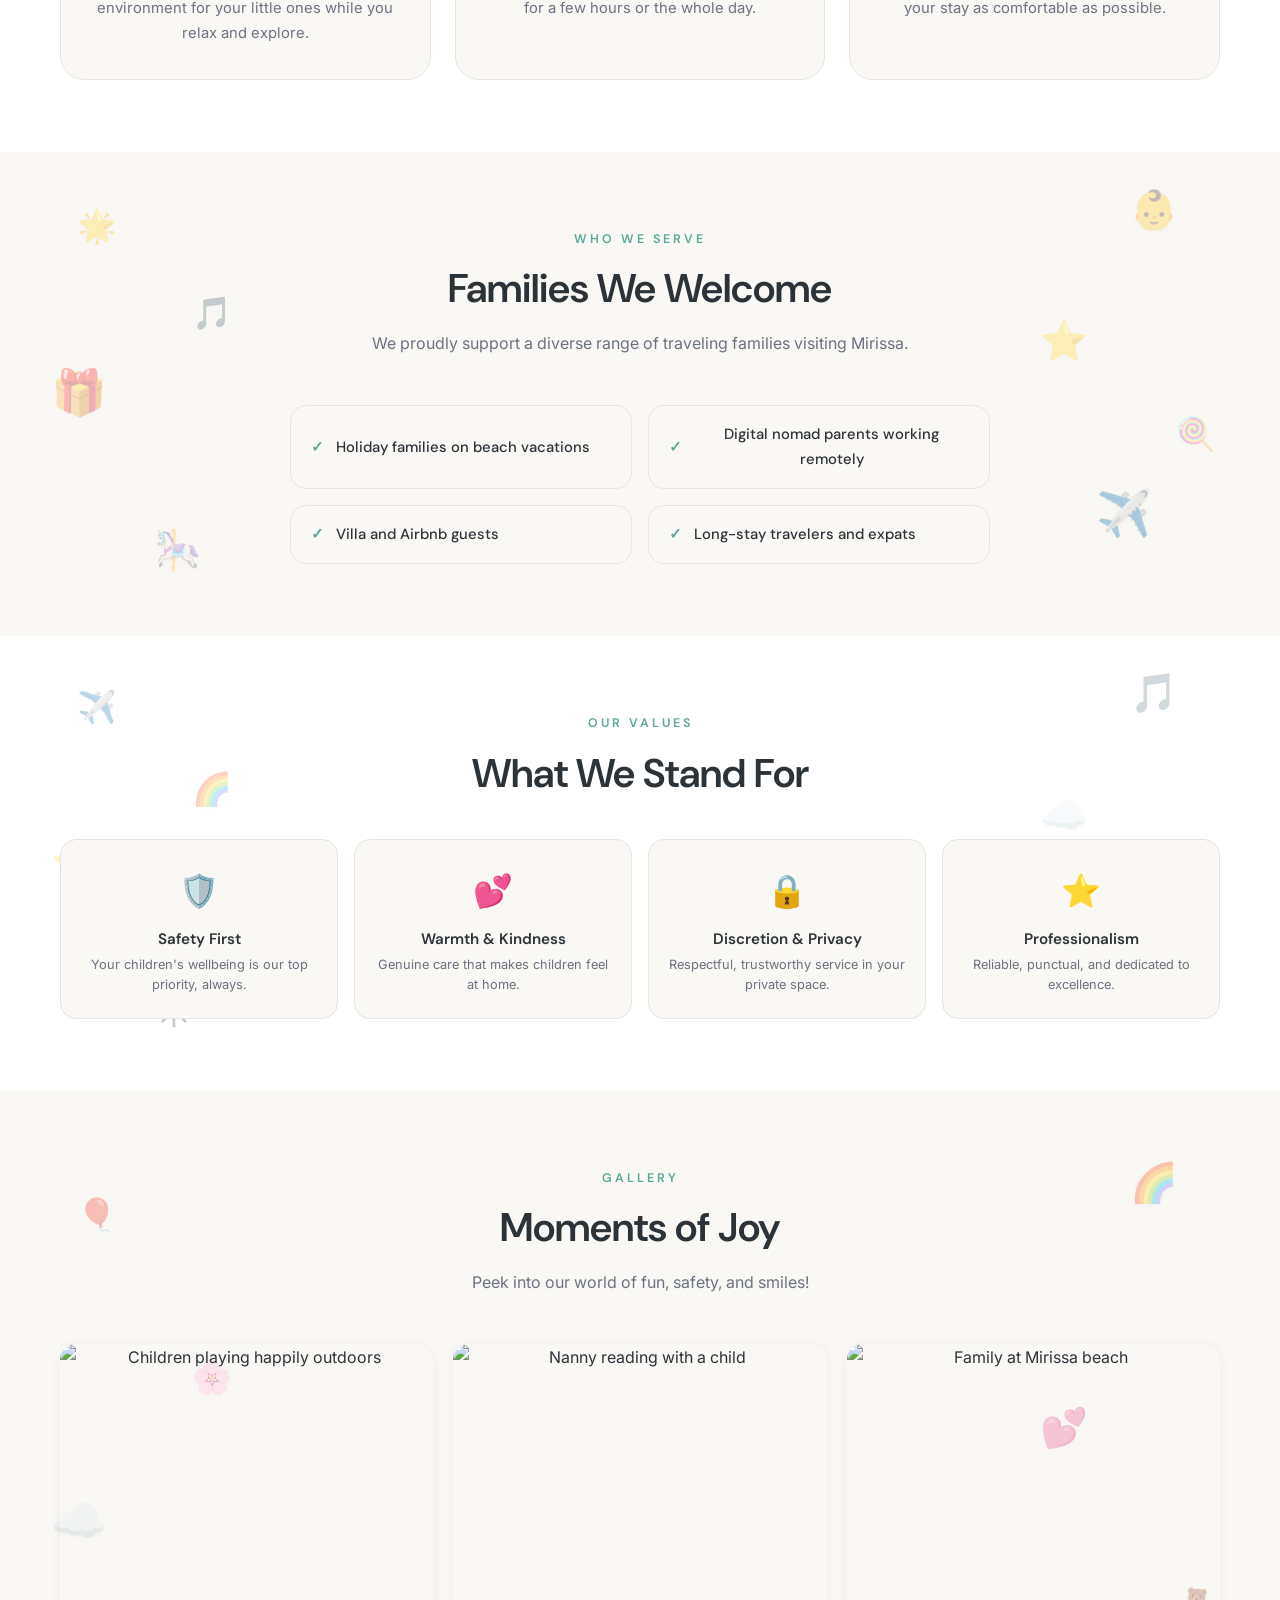
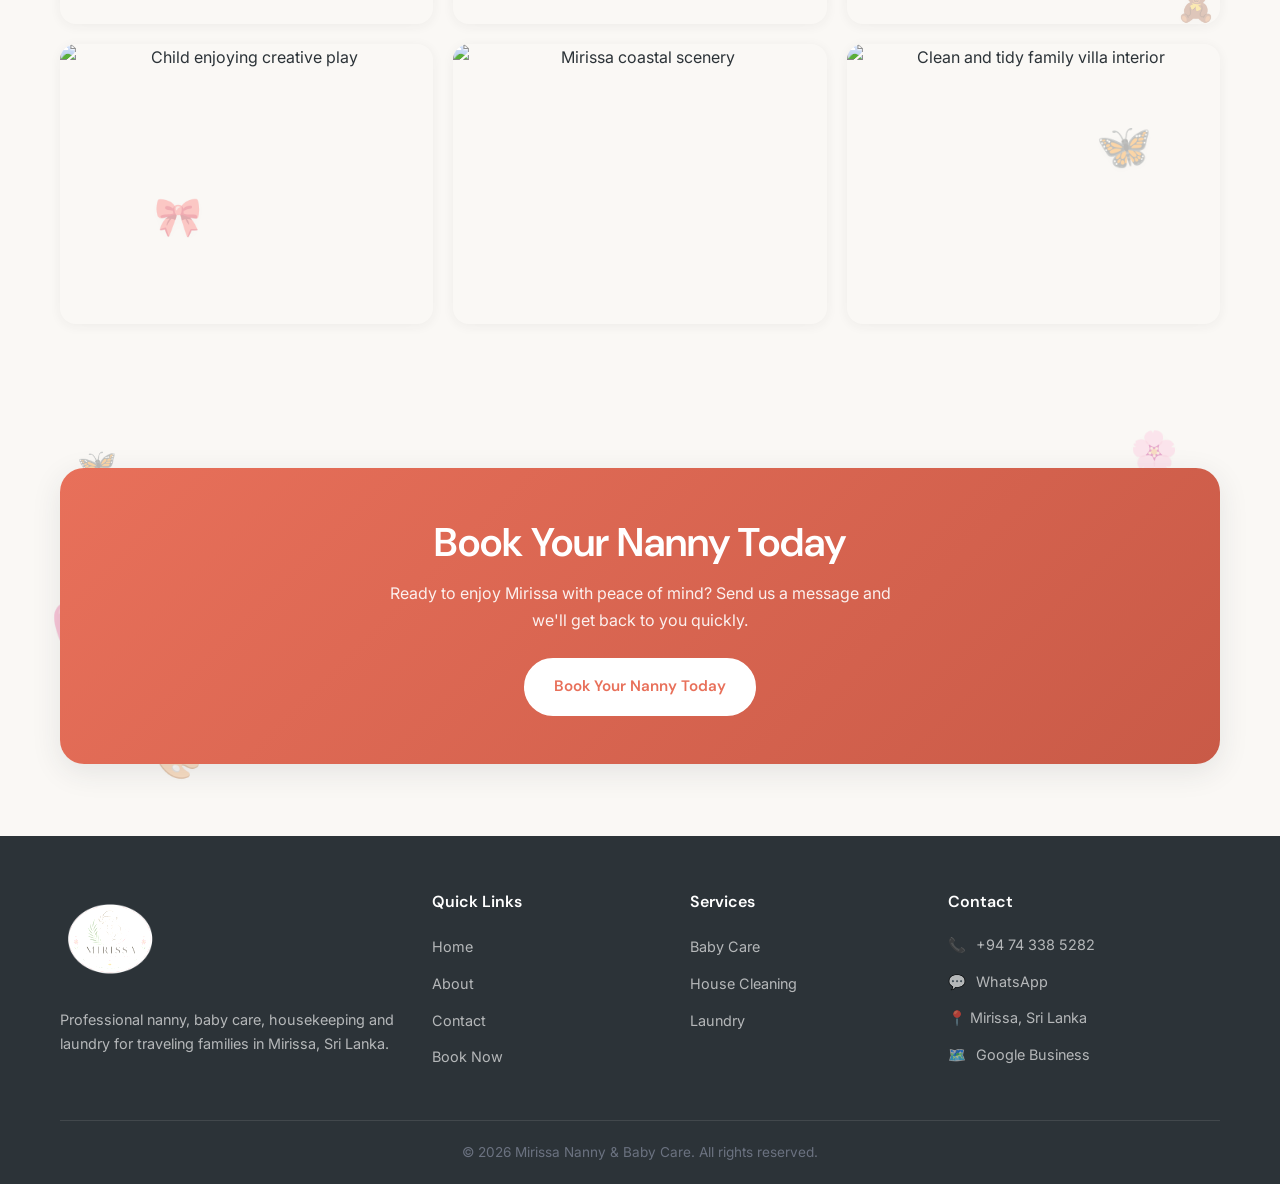
==== commit 08146814: "fixed logo showing issue" ====
--- a/about.html
+++ b/about.html
@@ -20,14 +20,14 @@
   <link rel="preconnect" href="https://fonts.gstatic.com" crossorigin>
   <link href="https://fonts.googleapis.com/css2?family=DM+Sans:ital,opsz,wght@0,9..40,400;0,9..40,500;0,9..40,600;0,9..40,700&family=Inter:wght@400;500;600&display=swap" rel="stylesheet">
   <link rel="stylesheet" href="css/style.css">
-  <link rel="icon" href="images/logo.png" type="image/png">
+  <link rel="icon" href="images/logo_cycle.png" type="image/png">
 </head>
 <body class="page-about">
 
   <header class="header scrolled" role="banner">
     <div class="header-inner">
       <a href="index.html" class="logo" aria-label="Mirissa Nanny &amp; Baby Care Home">
-        <img src="images/logo.png" alt="Mirissa Nanny &amp; Baby Care" class="logo-img" width="200" height="72">
+        <img src="images/logo_cycle.png" alt="Mirissa Nanny &amp; Baby Care" class="logo-img" width="76" height="76">
       </a>
       <nav class="nav" role="navigation" aria-label="Main navigation">
         <ul class="nav-list">
@@ -179,7 +179,7 @@
       <div class="footer-grid">
         <div class="footer-brand">
           <a href="index.html" class="logo logo-footer">
-            <img src="images/logo.png" alt="Mirissa Nanny &amp; Baby Care" class="logo-img logo-img-footer" width="220" height="80" loading="lazy">
+            <img src="images/logo_cycle.png" alt="Mirissa Nanny &amp; Baby Care" class="logo-img logo-img-footer" width="100" height="100" loading="lazy">
           </a>
           <p>Professional nanny, baby care, housekeeping and laundry for traveling families in Mirissa, Sri Lanka.</p>
         </div>
--- a/css/style.css
+++ b/css/style.css
@@ -245,9 +245,9 @@
 }
 
 .logo-img {
-  height: 56px;
+  height: 76px;
   width: auto;
-  max-width: min(200px, 48vw);
+  max-width: min(220px, 48vw);
   object-fit: contain;
   display: block;
   transition: transform var(--transition);
@@ -258,8 +258,8 @@
 }
 
 .logo-img-footer {
-  height: 72px;
-  max-width: 220px;
+  height: 100px;
+  max-width: 240px;
   filter: brightness(1.05);
 }
 
@@ -269,8 +269,8 @@
 
 @media (max-width: 991px) {
   .logo-img {
-    height: 48px;
-    max-width: min(170px, 52vw);
+    height: 60px;
+    max-width: min(190px, 52vw);
   }
 }
 
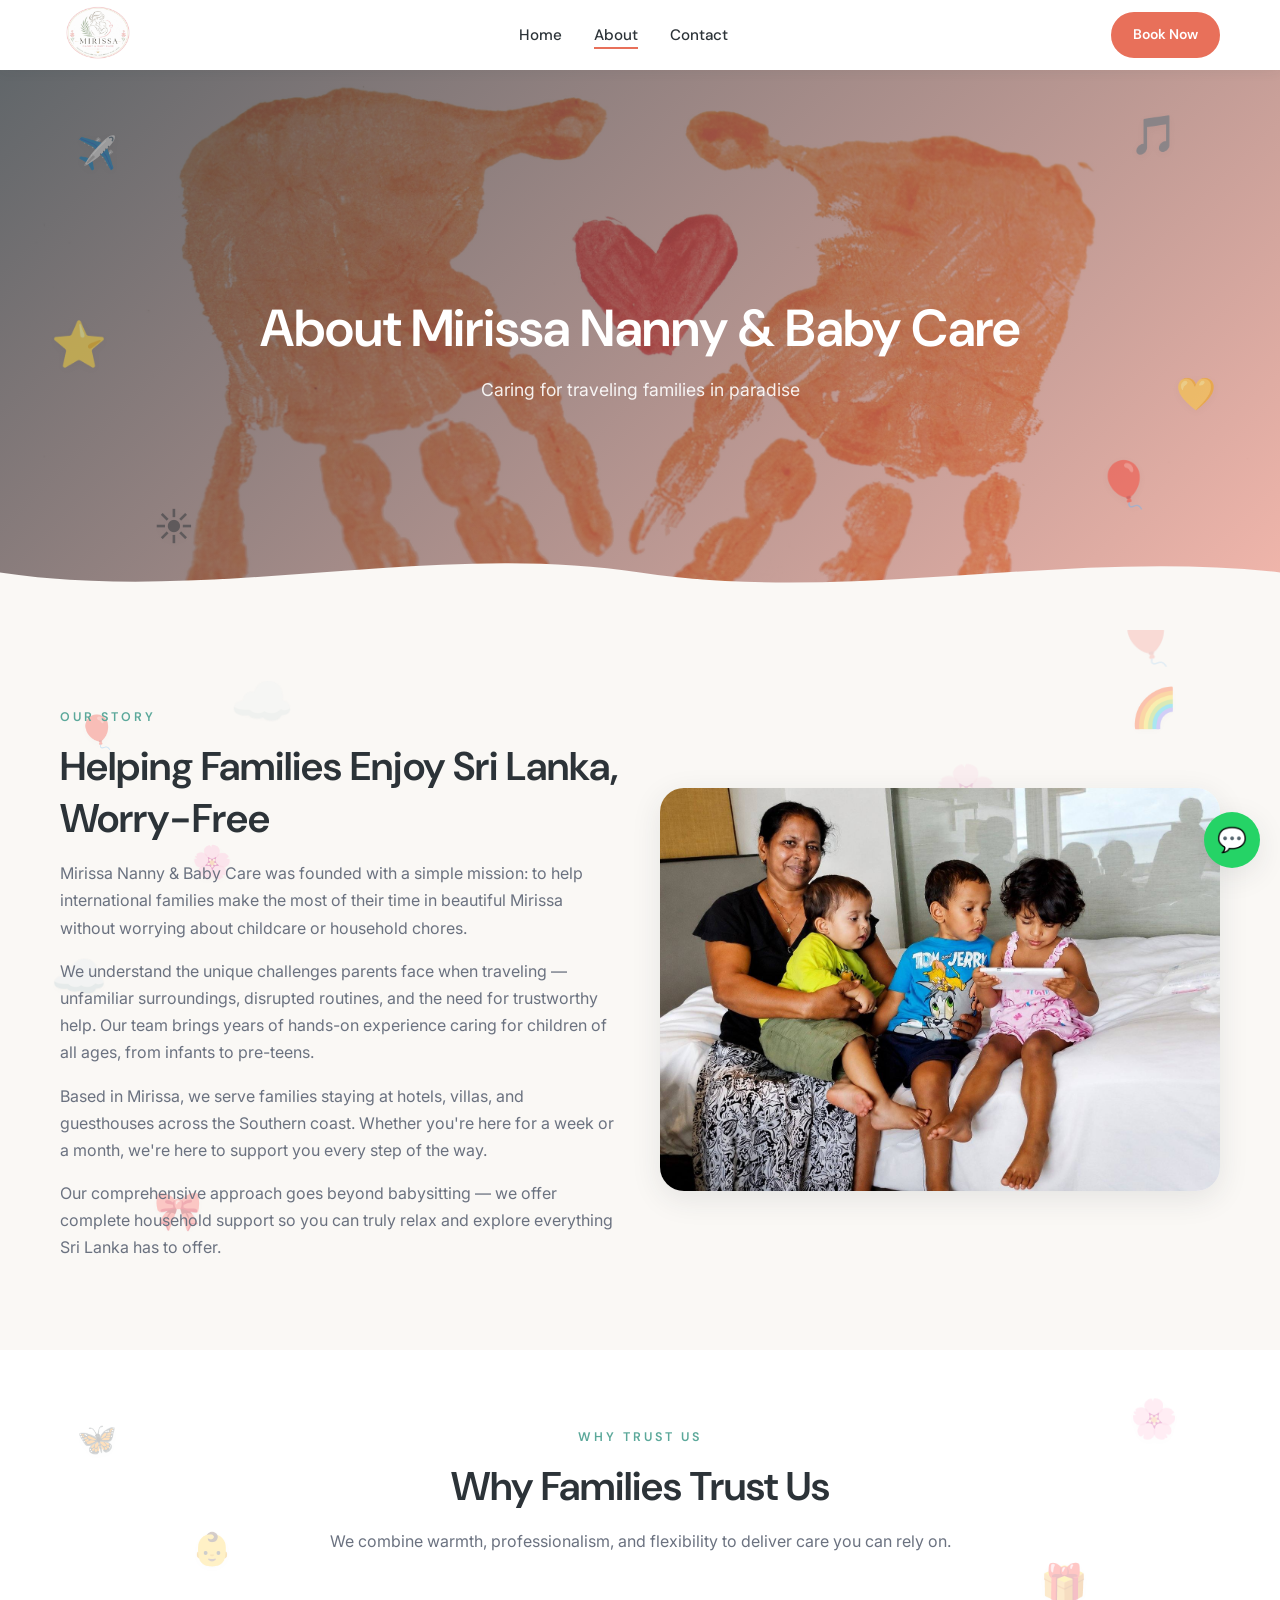
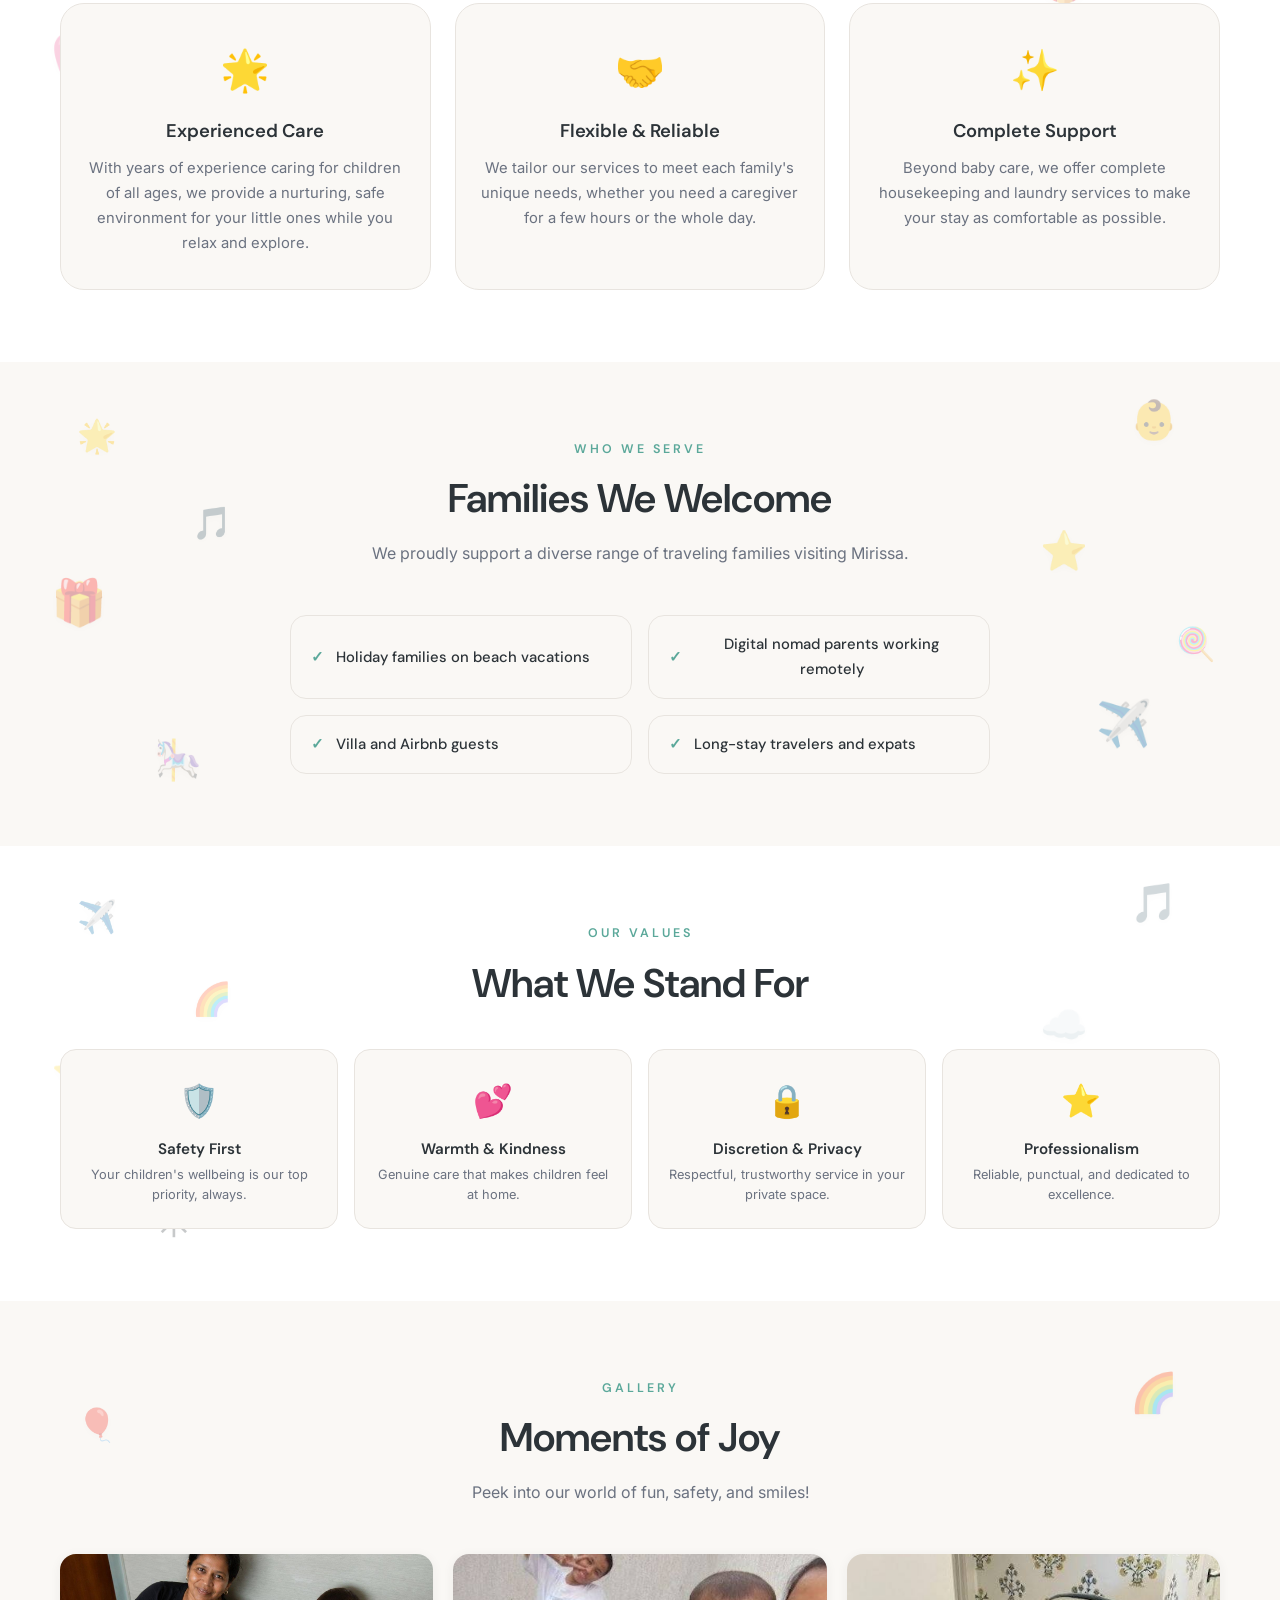
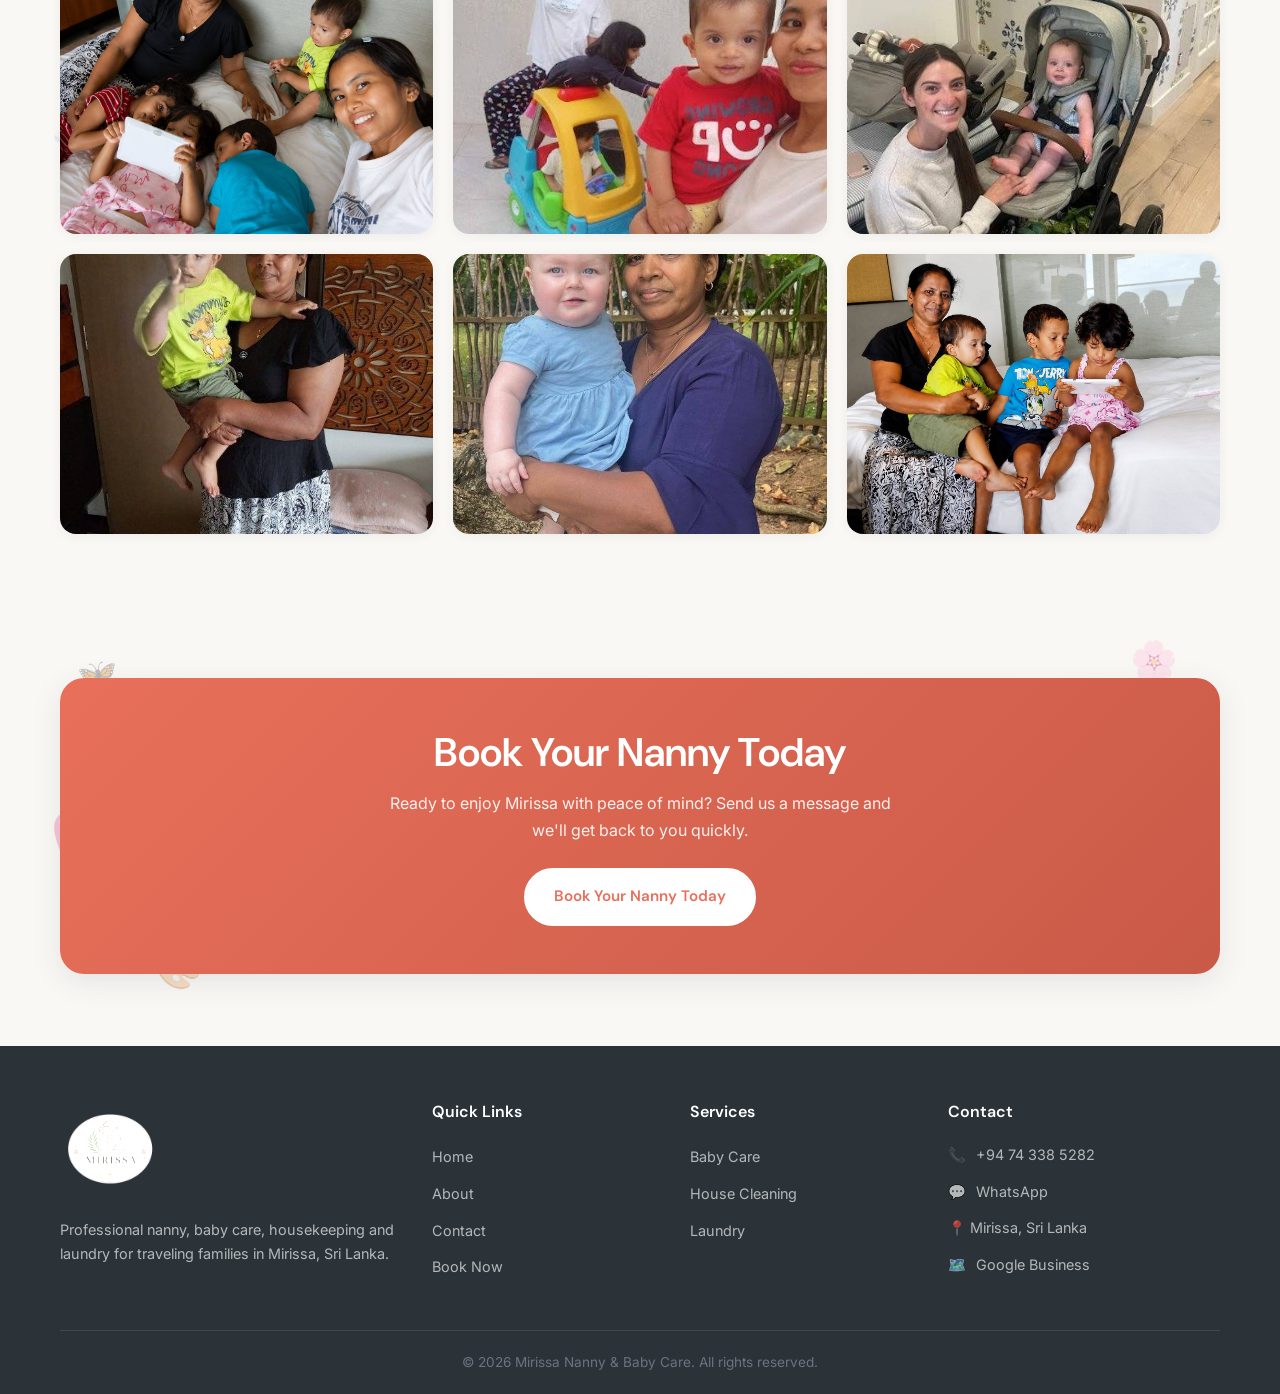
==== commit ca860c15: "update images, details and layout some of" ====
--- a/about.html
+++ b/about.html
@@ -52,10 +52,15 @@
   </nav>
 
   <main>
-    <section class="page-hero" style="background-image:url('https://images.unsplash.com/photo-1544717297-fa95b6ee9643?w=1920&q=80');">
+    <section class="page-hero" style="background-image:url('images/assets/about_hero.jpg');">
       <div class="page-hero-content">
         <h1>About Mirissa Nanny &amp; Baby Care</h1>
         <p>Caring for traveling families in paradise</p>
+      </div>
+      <div class="hero-bottom-wave" aria-hidden="true">
+        <svg viewBox="0 0 1440 120" preserveAspectRatio="none" xmlns="http://www.w3.org/2000/svg">
+          <path d="M0,48 C240,88 480,8 720,48 C960,88 1200,18 1440,48 L1440,120 L0,120 Z" fill="#FAF8F5"/>
+        </svg>
       </div>
     </section>
 
@@ -71,7 +76,7 @@
             <p>Our comprehensive approach goes beyond babysitting — we offer complete household support so you can truly relax and explore everything Sri Lanka has to offer.</p>
           </div>
           <div class="split-image animate-on-scroll">
-            <img src="https://images.unsplash.com/photo-1503454537195-1dcabb73ffb9?w=800&q=80" alt="Happy children playing in a safe, supervised environment" loading="lazy" width="800" height="600">
+            <img src="images/assets/about-Nanny & Baby Care_mirissa.jpg" alt="Happy children playing in a safe, supervised environment" loading="lazy" width="800" height="600">
           </div>
         </div>
       </div>
@@ -153,12 +158,12 @@
         <h2 class="section-title animate-on-scroll">Moments of Joy</h2>
         <p class="section-subtitle animate-on-scroll">Peek into our world of fun, safety, and smiles!</p>
         <div class="gallery-grid animate-on-scroll">
-          <div class="gallery-item"><img src="https://images.unsplash.com/photo-1503454537195-1dcabb73ffb9?w=600&q=80" alt="Children playing happily outdoors" loading="lazy"></div>
-          <div class="gallery-item"><img src="https://images.unsplash.com/photo-1587654780291-39c9404d746b?w=600&q=80" alt="Nanny reading with a child" loading="lazy"></div>
-          <div class="gallery-item"><img src="https://images.unsplash.com/photo-1519452575417-564c1401ecc4?w=600&q=80" alt="Family at Mirissa beach" loading="lazy"></div>
-          <div class="gallery-item"><img src="https://images.unsplash.com/photo-1472162072942-cd5147ebd1e7?w=600&q=80" alt="Child enjoying creative play" loading="lazy"></div>
-          <div class="gallery-item"><img src="https://images.unsplash.com/photo-1544551763-46a013bb70d5?w=600&q=80" alt="Mirissa coastal scenery" loading="lazy"></div>
-          <div class="gallery-item"><img src="https://images.unsplash.com/photo-1502086223501-7ea6ecd79368?w=600&q=80" alt="Clean and tidy family villa interior" loading="lazy"></div>
+          <div class="gallery-item"><img src="images/assets/gallery-Nanny & Baby Care_mirissa.jpg" alt="Children playing happily outdoors" loading="lazy"></div>
+          <div class="gallery-item"><img src="images/assets/gallery1-Nanny & Baby Care_mirissa.jpg" alt="Nanny reading with a child" loading="lazy"></div>
+          <div class="gallery-item"><img src="images/assets/gallery2 -Nanny & Baby Care_mirissa.jpg" alt="Family at Mirissa beach" loading="lazy"></div>
+          <div class="gallery-item"><img src="images/assets/gallery3-Nanny & Baby Care_mirissa.jpg" alt="Child enjoying creative play" loading="lazy"></div>
+          <div class="gallery-item"><img src="images/assets/gallery4-Nanny & Baby Care_mirissa.jpg" alt="Mirissa coastal scenery" loading="lazy"></div>
+          <div class="gallery-item"><img src="images/assets/about-Nanny & Baby Care_mirissa.jpg" alt="Clean and tidy family villa interior" loading="lazy"></div>
         </div>
       </div>
     </section>
--- a/css/style.css
+++ b/css/style.css
@@ -24,7 +24,7 @@
   --radius-lg: 24px;
   --radius-pill: 999px;
   --transition: 0.35s cubic-bezier(0.4, 0, 0.2, 1);
-  --header-height: 80px;
+  --header-height: 70px;
   --font-heading: 'DM Sans', 'Poppins', sans-serif;
   --font-body: 'Inter', sans-serif;
 }
@@ -711,7 +711,7 @@
 /* --- Page Hero --- */
 .page-hero {
   position: relative;
-  min-height: 340px;
+  min-height: 560px;
   display: flex;
   align-items: center;
   justify-content: center;
@@ -719,6 +719,14 @@
   background-position: center;
   margin-top: var(--header-height);
   overflow: hidden;
+}
+
+.page-about .page-hero {
+  background-position: center 38%;
+}
+
+.page-contact .page-hero {
+  background-position: center 38%;
 }
 
 .page-hero::before {
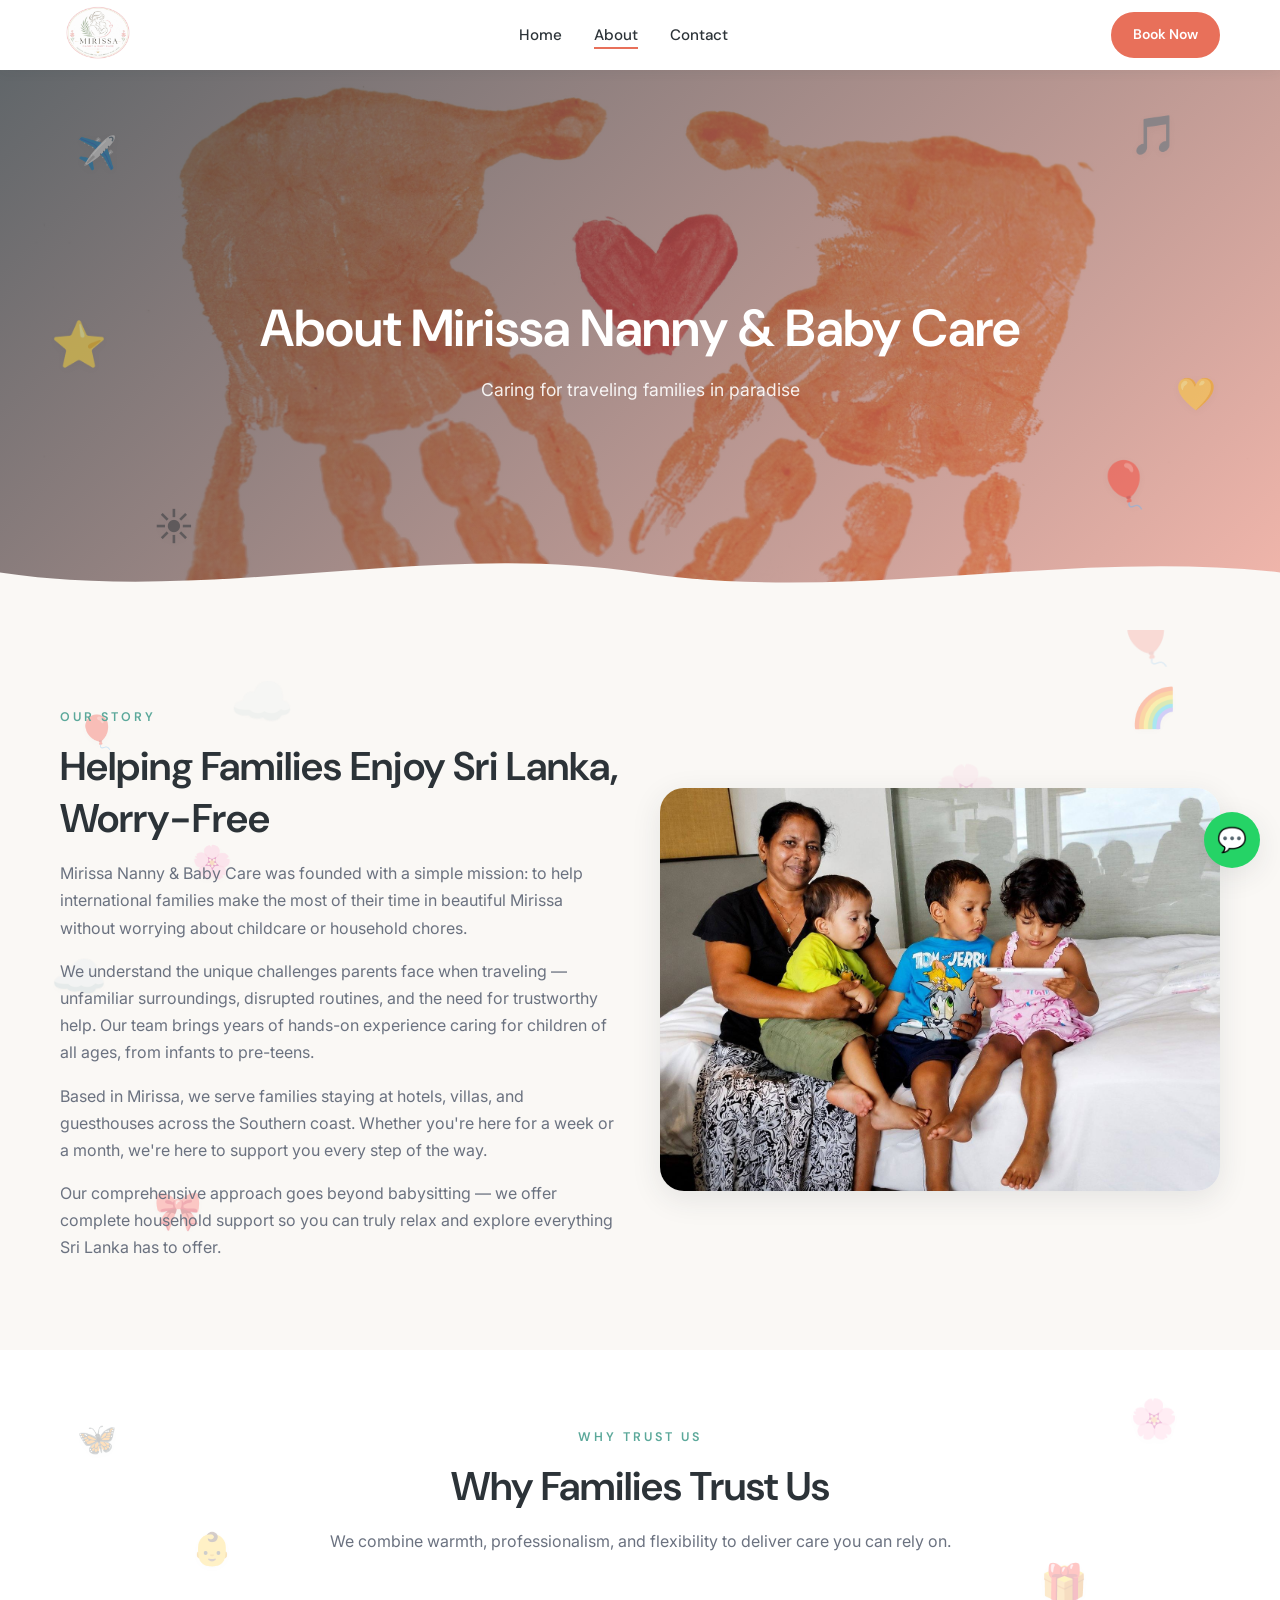
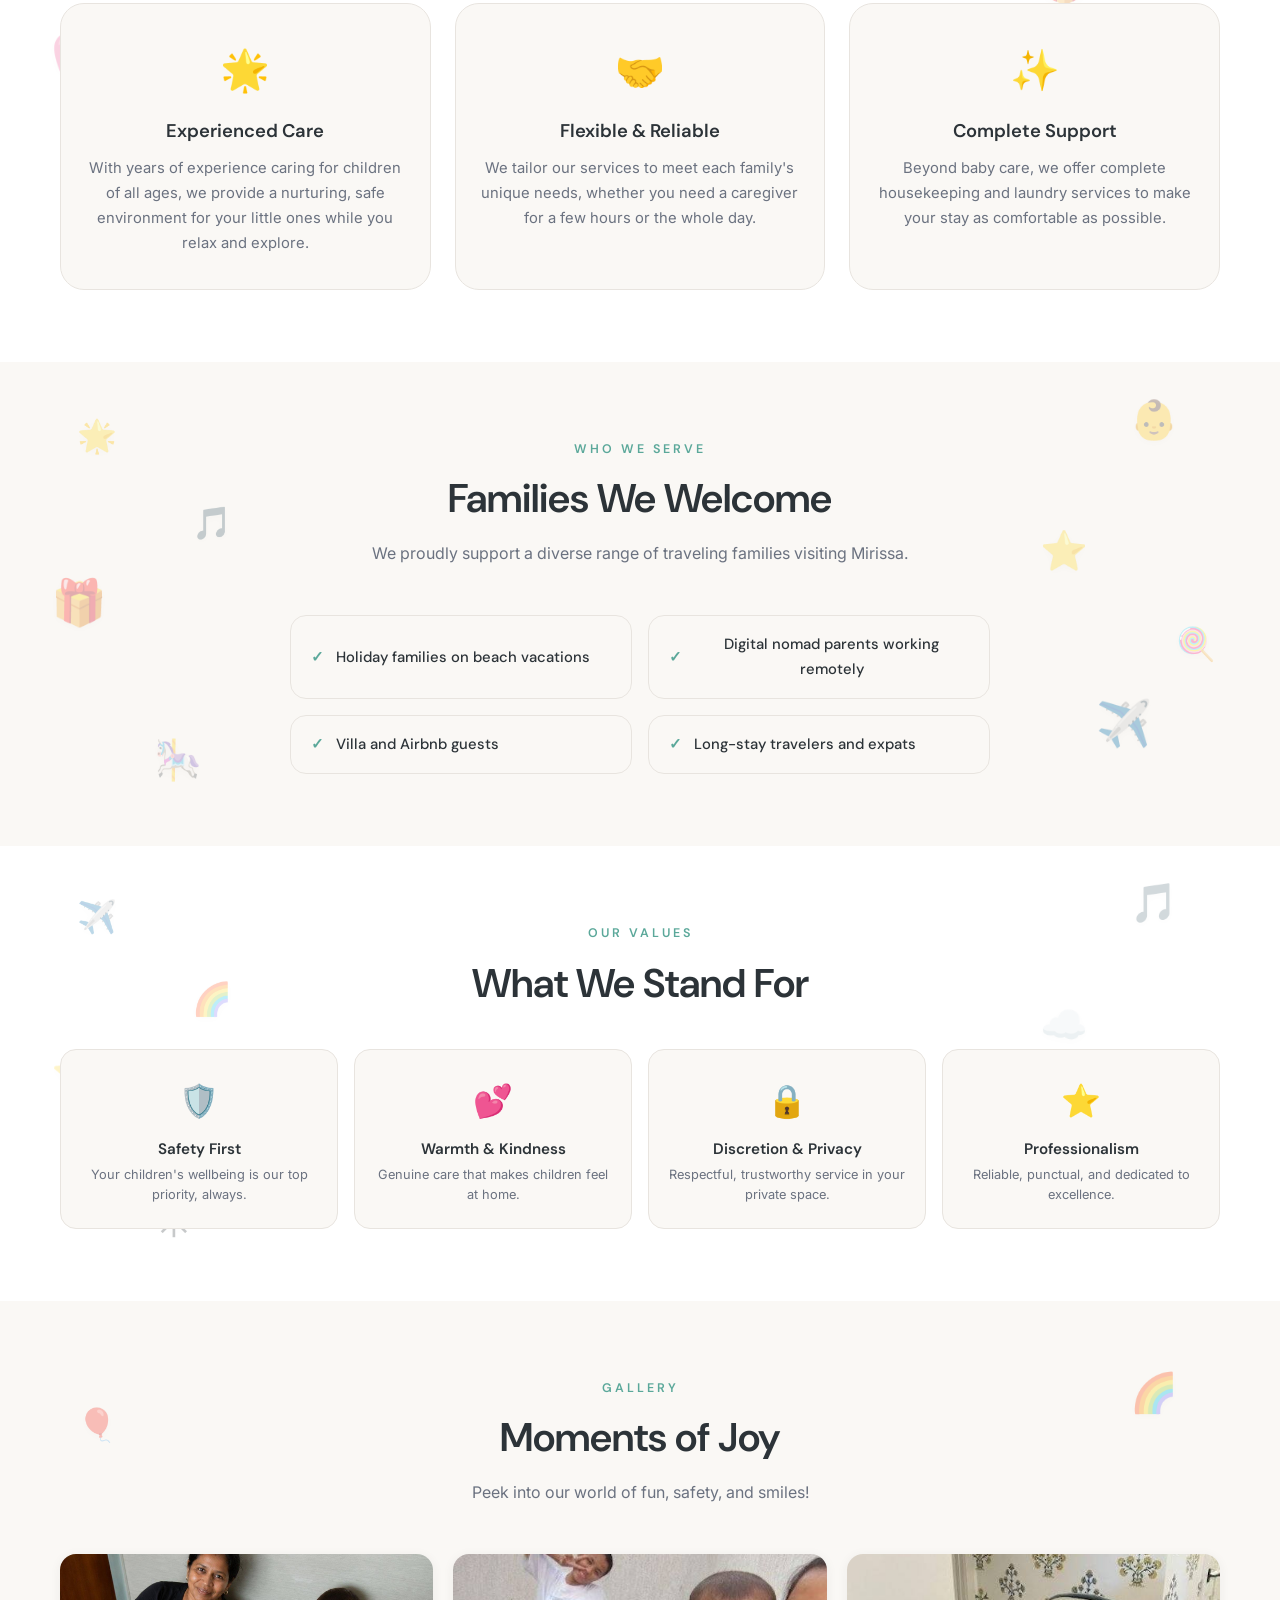
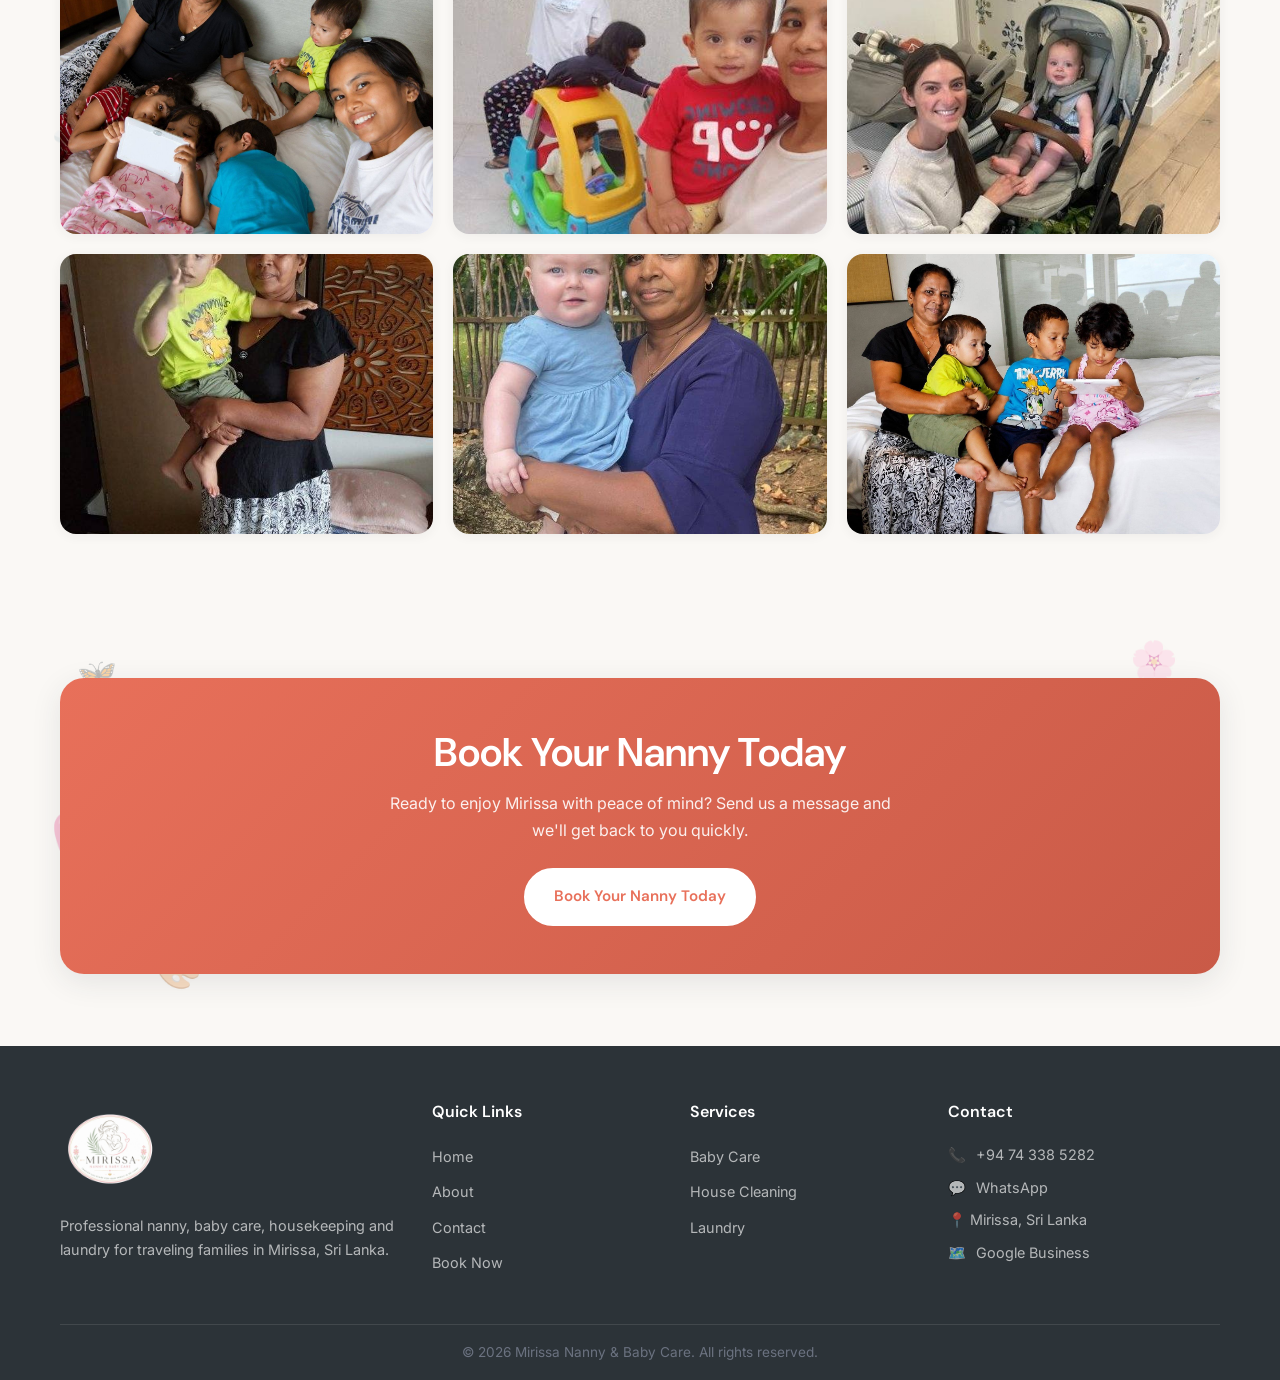
==== commit 9f93615d: "update footer" ====
--- a/about.html
+++ b/about.html
@@ -188,30 +188,32 @@
           </a>
           <p>Professional nanny, baby care, housekeeping and laundry for traveling families in Mirissa, Sri Lanka.</p>
         </div>
-        <div>
-          <h4>Quick Links</h4>
-          <ul class="footer-links">
-            <li><a href="index.html">Home</a></li>
-            <li><a href="about.html">About</a></li>
-            <li><a href="contact.html">Contact</a></li>
-            <li><a href="contact.html#booking">Book Now</a></li>
-          </ul>
-        </div>
-        <div>
-          <h4>Services</h4>
-          <ul class="footer-links">
-            <li><a href="index.html#services">Baby Care</a></li>
-            <li><a href="index.html#services">House Cleaning</a></li>
-            <li><a href="index.html#services">Laundry</a></li>
-          </ul>
-        </div>
-        <div>
+        <div class="footer-links-row">
+          <div>
+            <h4>Quick Links</h4>
+            <ul class="footer-links">
+              <li><a href="index.html">Home</a></li>
+              <li><a href="about.html">About</a></li>
+              <li><a href="contact.html">Contact</a></li>
+              <li><a href="contact.html#booking">Book Now</a></li>
+            </ul>
+          </div>
+          <div>
+            <h4>Services</h4>
+            <ul class="footer-links">
+              <li><a href="index.html#services">Baby Care</a></li>
+              <li><a href="index.html#services">House Cleaning</a></li>
+              <li><a href="index.html#services">Laundry</a></li>
+            </ul>
+          </div>
+        </div>
+        <div class="footer-contact-col">
           <h4>Contact</h4>
           <ul class="footer-contact">
             <li>📞 <a href="tel:+94743385282">+94 74 338 5282</a></li>
             <li>💬 <a href="https://wa.me/94743385282" target="_blank" rel="noopener">WhatsApp</a></li>
             <li>📍 Mirissa, Sri Lanka</li>
-            <li>🗺️ <a href="https://share.google/t165Rj4TOkKUXh0MC" target="_blank" rel="noopener">Google Business</a></li>
+            <li>🗺️ <a href="https://www.google.com/maps?cid=6209676153653148713" target="_blank" rel="noopener">Google Business</a></li>
           </ul>
         </div>
       </div>
--- a/css/style.css
+++ b/css/style.css
@@ -260,7 +260,6 @@
 .logo-img-footer {
   height: 100px;
   max-width: 240px;
-  filter: brightness(1.05);
 }
 
 .logo-footer {
@@ -695,6 +694,36 @@
   .hero-float-9,
   .hero-float-10,
   .hero-cloud-3 { display: none; }
+}
+
+.hero-baby-mascot {
+  display: block;
+  position: absolute;
+  bottom: 17%;
+  width: clamp(60px, 16vw, 85px);
+  height: auto;
+  animation: heroItemFloat 7s ease-in-out infinite;
+  filter: drop-shadow(0 10px 16px rgba(44, 51, 56, 0.18));
+}
+
+.hero-baby-mascot-right {
+  right: 3%;
+  animation-delay: 1.2s;
+}
+
+.hero-baby-mascot-left {
+  left: 3%;
+  animation-delay: 3.6s;
+}
+
+@media (min-width: 576px) {
+  .hero-baby-mascot {
+    bottom: 6%;
+    width: clamp(100px, 12vw, 170px);
+  }
+
+  .hero-baby-mascot-right { right: 4%; }
+  .hero-baby-mascot-left { left: 4%; }
 }
 
 @media (prefers-reduced-motion: reduce) {
@@ -889,6 +918,11 @@
   height: 26px;
 }
 
+.service-icon-emoji {
+  font-size: 28px;
+  line-height: 1;
+}
+
 .service-icon-pink {
   background: #FCE4EC;
   color: #E91E63;
@@ -1133,72 +1167,7 @@
 }
 
 .testimonials-grid {
-  display: grid;
-  grid-template-columns: 1fr;
-  gap: 1.5rem;
-}
-
-@media (min-width: 768px) {
-  .testimonials-grid { grid-template-columns: repeat(2, 1fr); }
-}
-
-@media (min-width: 1024px) {
-  .testimonials-grid { grid-template-columns: repeat(2, 1fr); }
-}
-
-.review-card {
-  background: var(--bg-card);
-  border-radius: var(--radius-lg);
-  padding: 1.75rem;
-  box-shadow: var(--shadow-sm);
-  border: 1px solid var(--border);
-  transition: all var(--transition);
-}
-
-.review-card:hover {
-  box-shadow: var(--shadow-md);
-  transform: translateY(-3px);
-}
-
-.review-header {
-  display: flex;
-  align-items: center;
-  justify-content: space-between;
-  margin-bottom: 1rem;
-}
-
-.review-author {
-  font-family: var(--font-heading);
-  font-weight: 600;
-  color: var(--text);
-  font-size: 0.95rem;
-}
-
-.review-badge {
-  font-size: 0.75rem;
-  color: var(--text-muted);
-  background: var(--bg);
-  padding: 0.25rem 0.6rem;
-  border-radius: var(--radius-pill);
-}
-
-.review-stars {
-  color: var(--accent-gold);
-  font-size: 0.9rem;
-  margin-bottom: 0.75rem;
-}
-
-.review-text {
-  font-size: 0.925rem;
-  line-height: 1.7;
-  color: var(--text-muted);
-  font-style: italic;
-  margin-bottom: 1rem;
-}
-
-.review-date {
-  font-size: 0.8rem;
-  color: var(--text-muted);
+  width: 100%;
 }
 
 .google-link {
@@ -1377,6 +1346,13 @@
 
 @media (min-width: 992px) {
   .contact-grid { grid-template-columns: 1fr 1.4fr; }
+
+  .section-contact { overflow: visible; }
+
+  .contact-info-card {
+    position: sticky;
+    top: calc(var(--header-height) + 24px);
+  }
 }
 
 .contact-info-card {
@@ -1437,28 +1413,28 @@
 .form-card {
   background: var(--bg-card);
   border-radius: var(--radius-lg);
-  padding: 2rem;
+  padding: 1.75rem;
   box-shadow: var(--shadow-md);
   border: 1px solid var(--border);
 }
 
 .form-card h2 {
-  margin-bottom: 0.5rem;
+  margin-bottom: 0.4rem;
   font-size: 1.5rem;
 }
 
 .form-note {
   font-size: 0.875rem;
   color: var(--text-muted);
-  margin-bottom: 1.75rem;
-  padding: 0.75rem 1rem;
+  margin-bottom: 1.25rem;
+  padding: 0.6rem 1rem;
   background: var(--secondary-light);
   border-radius: var(--radius);
   border-left: 3px solid var(--secondary);
 }
 
 .form-group {
-  margin-bottom: 1.25rem;
+  margin-bottom: 1rem;
 }
 
 .form-group label {
@@ -1467,14 +1443,14 @@
   font-weight: 600;
   font-size: 0.875rem;
   color: var(--text);
-  margin-bottom: 0.5rem;
+  margin-bottom: 0.35rem;
 }
 
 .form-group input,
 .form-group select,
 .form-group textarea {
   width: 100%;
-  padding: 0.8rem 1rem;
+  padding: 0.65rem 1rem;
   border: 1.5px solid var(--border);
   border-radius: var(--radius);
   background: var(--bg);
@@ -1491,21 +1467,21 @@
 }
 
 .form-group textarea {
-  min-height: 100px;
+  min-height: 76px;
   resize: vertical;
 }
 
 .checkbox-group {
   display: flex;
   flex-wrap: wrap;
-  gap: 0.75rem;
+  gap: 0.6rem;
 }
 
 .checkbox-label {
   display: flex;
   align-items: center;
   gap: 0.5rem;
-  padding: 0.65rem 1rem;
+  padding: 0.5rem 0.9rem;
   background: var(--bg);
   border: 1.5px solid var(--border);
   border-radius: var(--radius-pill);
@@ -1530,7 +1506,7 @@
 .form-row {
   display: grid;
   grid-template-columns: 1fr;
-  gap: 1.25rem;
+  gap: 1rem;
 }
 
 @media (min-width: 576px) {
@@ -1538,8 +1514,59 @@
 }
 
 /* --- Calendar --- */
+.calendar-field {
+  position: relative;
+}
+
+.calendar-trigger {
+  width: 100%;
+  display: flex;
+  align-items: center;
+  justify-content: space-between;
+  gap: 0.75rem;
+  padding: 0.8rem 1rem;
+  border: 1.5px solid var(--border);
+  border-radius: var(--radius);
+  background: var(--bg);
+  color: var(--text-muted);
+  font-family: inherit;
+  font-size: 1rem;
+  cursor: pointer;
+  transition: border-color var(--transition);
+}
+
+.calendar-trigger.has-value {
+  color: var(--text);
+  font-weight: 500;
+}
+
+.calendar-trigger:hover,
+.calendar-trigger[aria-expanded="true"] {
+  border-color: var(--secondary);
+}
+
+.calendar-trigger:focus-visible {
+  outline: none;
+  border-color: var(--secondary);
+  box-shadow: 0 0 0 3px rgba(91, 168, 154, 0.15);
+}
+
+.calendar-trigger-icon {
+  font-size: 1.1rem;
+  line-height: 1;
+}
+
+.calendar-popup {
+  position: absolute;
+  top: calc(100% + 0.5rem);
+  left: 0;
+  right: 0;
+  z-index: 50;
+  box-shadow: var(--shadow-lg);
+}
+
 .calendar-widget {
-  background: var(--bg);
+  background: var(--bg-card);
   border: 1.5px solid var(--border);
   border-radius: var(--radius);
   padding: 1rem;
@@ -1752,19 +1779,54 @@
 .footer {
   background: var(--text);
   color: rgba(255, 255, 255, 0.85);
-  padding: 3.5rem 0 0;
+  padding: 2.25rem 0 0;
   margin-top: 0;
+}
+
+@media (min-width: 576px) {
+  .footer { padding-top: 3.5rem; }
 }
 
 .footer-grid {
   display: grid;
   grid-template-columns: 1fr;
-  gap: 2rem;
-  padding-bottom: 2.5rem;
+  gap: 1.25rem;
+  padding-bottom: 1.5rem;
 }
 
 @media (min-width: 576px) {
-  .footer-grid { grid-template-columns: repeat(2, 1fr); }
+  .footer-grid { grid-template-columns: repeat(2, 1fr); gap: 2rem; padding-bottom: 2.5rem; }
+}
+
+.footer-links-row {
+  display: contents;
+}
+
+@media (max-width: 575.98px) {
+  .footer-links-row {
+    display: grid;
+    grid-template-columns: 1fr 1fr;
+    gap: 0 1.25rem;
+  }
+
+  .footer-brand,
+  .footer-contact-col,
+  .footer-links-row {
+    text-align: center;
+  }
+
+  .footer-brand .logo {
+    display: inline-flex;
+  }
+
+  .footer-brand .logo-img-footer {
+    height: 130px;
+  }
+
+  .footer-contact-col .footer-contact li {
+    justify-content: center;
+    align-items: center;
+  }
 }
 
 @media (min-width: 992px) {
@@ -1773,27 +1835,27 @@
 
 .footer-brand .logo {
   color: #fff;
-  margin-bottom: 1rem;
-}
-
-.footer-brand .logo-img-footer {
-  filter: brightness(1.15);
+  margin-bottom: 0.75rem;
 }
 
 .footer-brand p {
   color: rgba(255, 255, 255, 0.65);
   font-size: 0.9rem;
   line-height: 1.65;
-  margin-bottom: 1rem;
+  margin-bottom: 0.75rem;
 }
 
 .footer h4 {
   color: #fff;
   font-size: 1rem;
-  margin-bottom: 1.25rem;
-}
-
-.footer-links li { margin-bottom: 0.6rem; }
+  margin-bottom: 0.85rem;
+}
+
+@media (min-width: 576px) {
+  .footer h4 { margin-bottom: 1.25rem; }
+}
+
+.footer-links li { margin-bottom: 0.5rem; }
 
 .footer-links a {
   color: rgba(255, 255, 255, 0.65);
@@ -1807,14 +1869,14 @@
   display: flex;
   align-items: flex-start;
   gap: 0.6rem;
-  margin-bottom: 0.75rem;
+  margin-bottom: 0.5rem;
   font-size: 0.9rem;
   color: rgba(255, 255, 255, 0.65);
 }
 
 .footer-bottom {
   border-top: 1px solid rgba(255, 255, 255, 0.1);
-  padding: 1.25rem 0;
+  padding: 1rem 0;
   text-align: center;
   font-size: 0.85rem;
   color: rgba(255, 255, 255, 0.45);
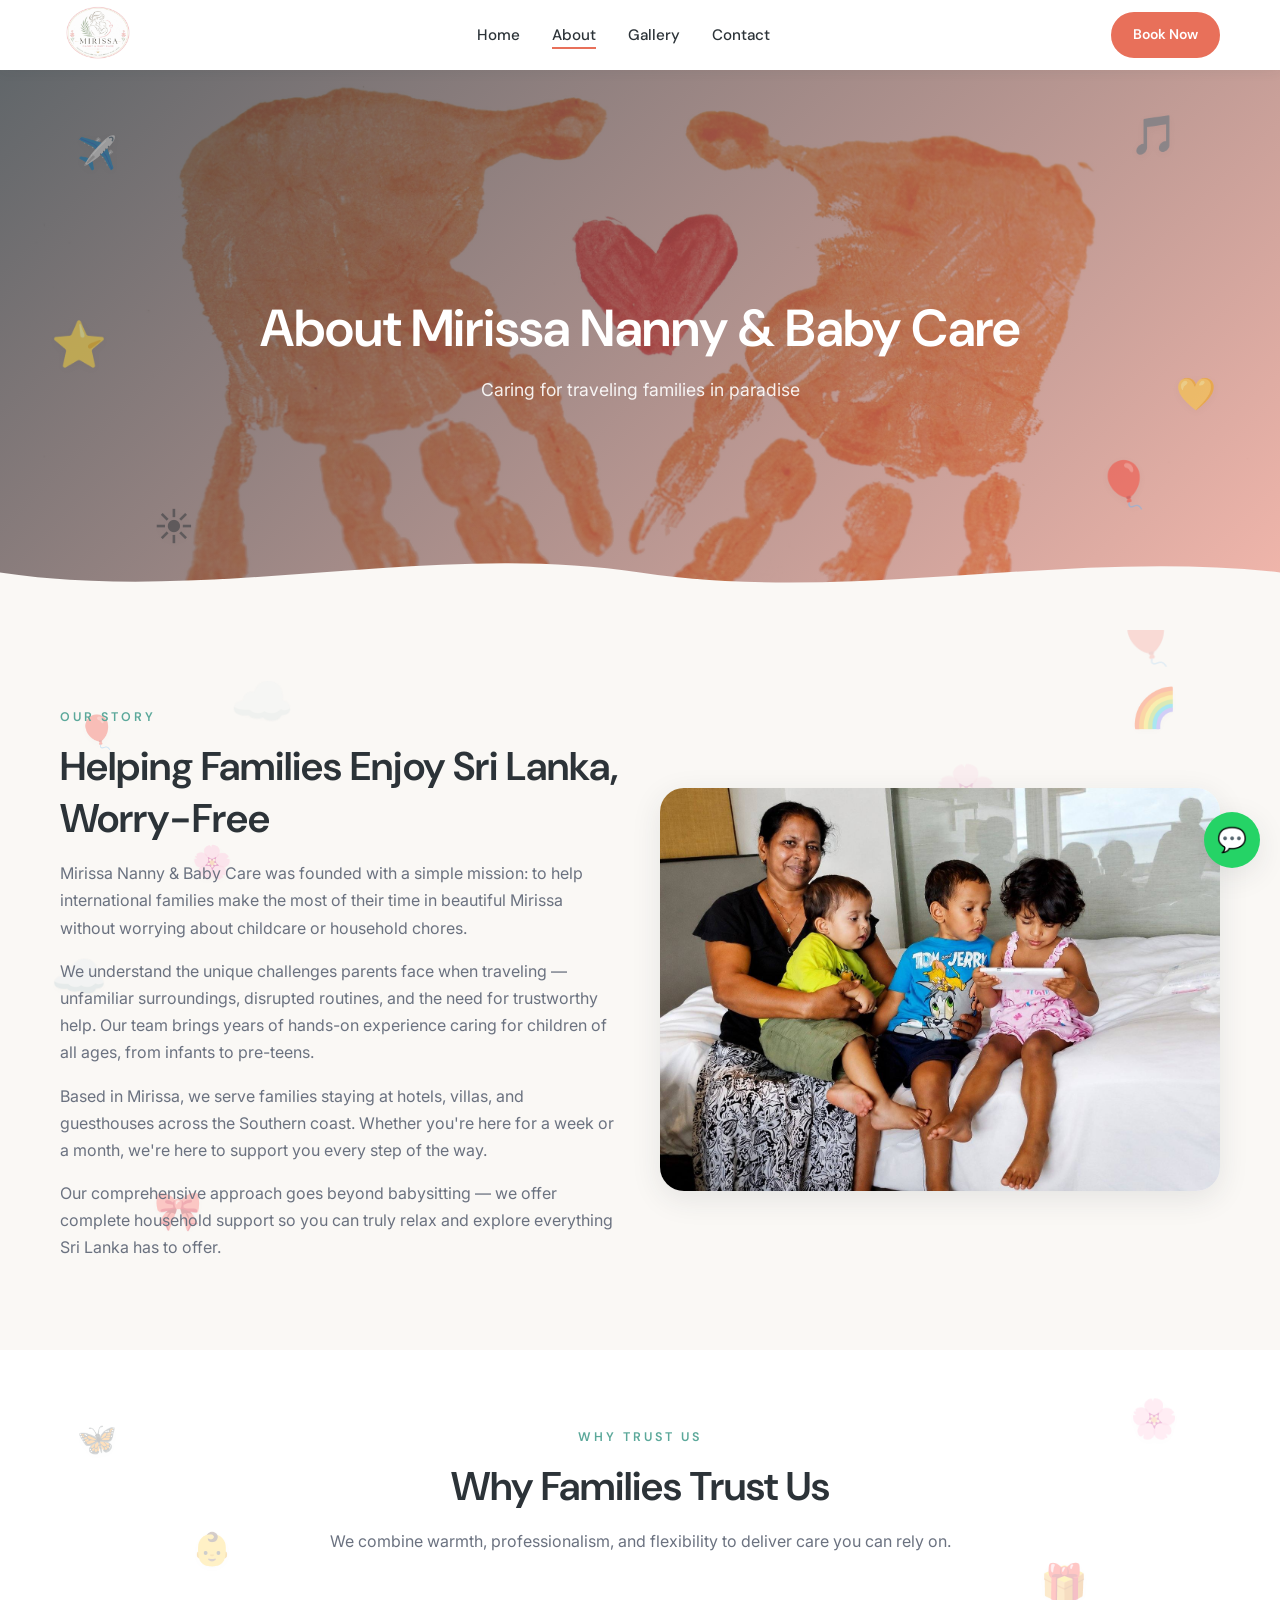
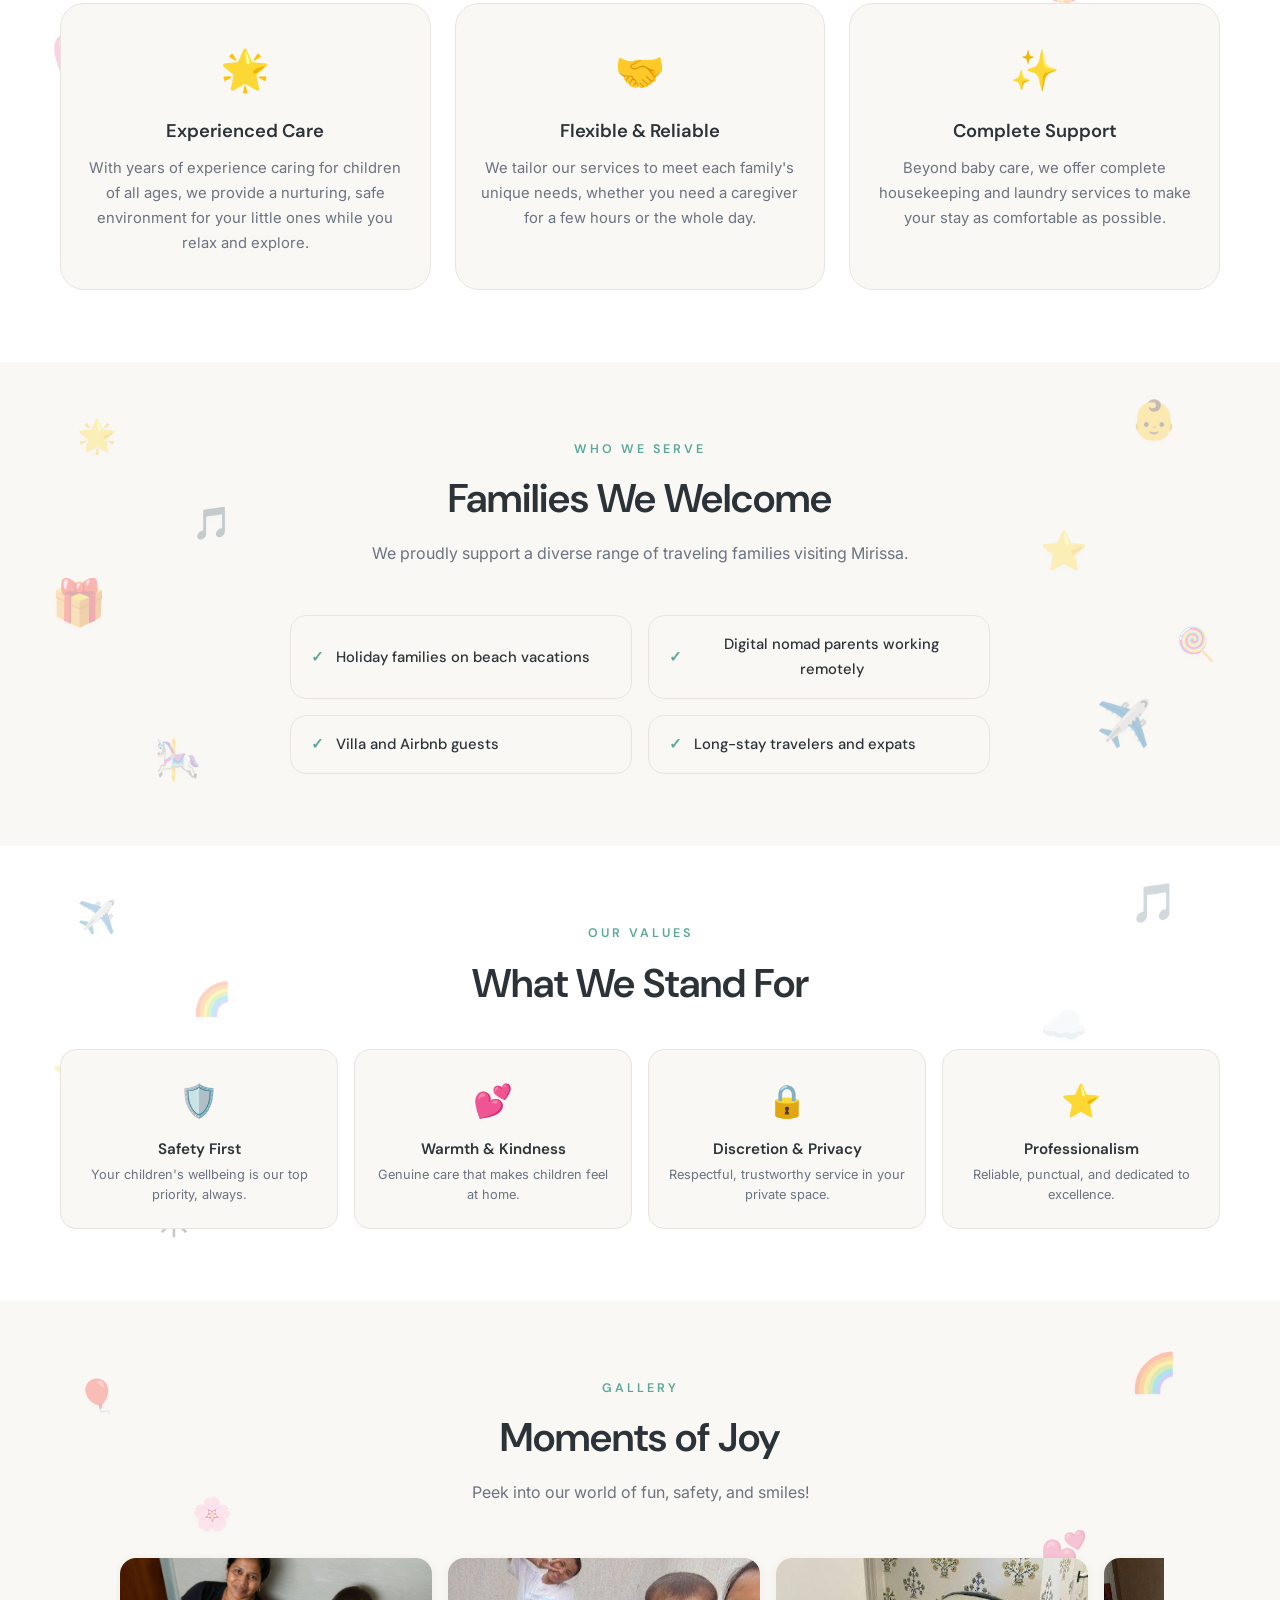
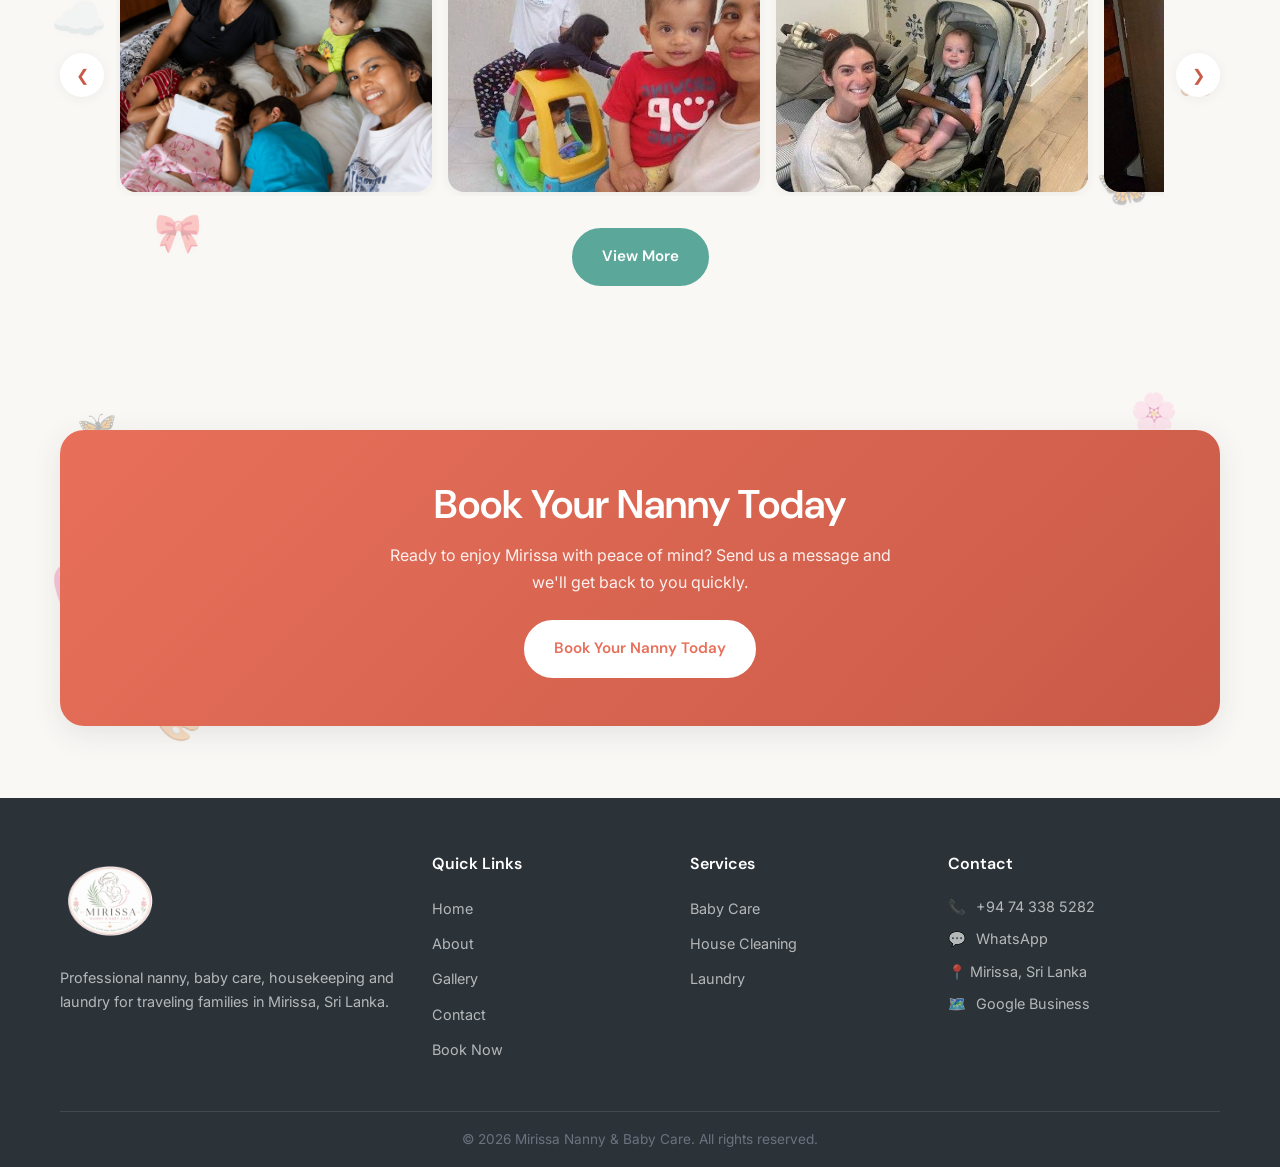
==== commit a524153c: "add gallery page" ====
--- a/about.html
+++ b/about.html
@@ -33,6 +33,7 @@
         <ul class="nav-list">
           <li><a href="index.html" class="nav-link">Home</a></li>
           <li><a href="about.html" class="nav-link active">About</a></li>
+          <li><a href="gallery.html" class="nav-link">Gallery</a></li>
           <li><a href="contact.html" class="nav-link">Contact</a></li>
         </ul>
       </nav>
@@ -46,6 +47,7 @@
     <ul class="mobile-nav-list">
       <li><a href="index.html" class="mobile-nav-link">Home</a></li>
       <li><a href="about.html" class="mobile-nav-link active">About</a></li>
+      <li><a href="gallery.html" class="mobile-nav-link">Gallery</a></li>
       <li><a href="contact.html" class="mobile-nav-link">Contact</a></li>
       <li><a href="contact.html#booking" class="btn btn-primary" style="margin-top:1rem;width:100%;">Book Now</a></li>
     </ul>
@@ -157,14 +159,18 @@
         <span class="section-label animate-on-scroll">Gallery</span>
         <h2 class="section-title animate-on-scroll">Moments of Joy</h2>
         <p class="section-subtitle animate-on-scroll">Peek into our world of fun, safety, and smiles!</p>
-        <div class="gallery-grid animate-on-scroll">
-          <div class="gallery-item"><img src="images/assets/gallery-Nanny & Baby Care_mirissa.jpg" alt="Children playing happily outdoors" loading="lazy"></div>
-          <div class="gallery-item"><img src="images/assets/gallery1-Nanny & Baby Care_mirissa.jpg" alt="Nanny reading with a child" loading="lazy"></div>
-          <div class="gallery-item"><img src="images/assets/gallery2 -Nanny & Baby Care_mirissa.jpg" alt="Family at Mirissa beach" loading="lazy"></div>
-          <div class="gallery-item"><img src="images/assets/gallery3-Nanny & Baby Care_mirissa.jpg" alt="Child enjoying creative play" loading="lazy"></div>
-          <div class="gallery-item"><img src="images/assets/gallery4-Nanny & Baby Care_mirissa.jpg" alt="Mirissa coastal scenery" loading="lazy"></div>
-          <div class="gallery-item"><img src="images/assets/about-Nanny & Baby Care_mirissa.jpg" alt="Clean and tidy family villa interior" loading="lazy"></div>
-        </div>
+        <div class="gallery-slider animate-on-scroll">
+          <button class="gallery-slider-btn gallery-slider-prev" aria-label="Previous photo">&#10094;</button>
+          <div class="gallery-slider-track">
+            <div class="gallery-item gallery-slide"><img src="images/assets/gallery-Nanny & Baby Care_mirissa.jpg" alt="Children playing happily outdoors" loading="lazy"></div>
+            <div class="gallery-item gallery-slide"><img src="images/assets/gallery1-Nanny & Baby Care_mirissa.jpg" alt="Nanny reading with a child" loading="lazy"></div>
+            <div class="gallery-item gallery-slide"><img src="images/assets/gallery2 -Nanny & Baby Care_mirissa.jpg" alt="Family at Mirissa beach" loading="lazy"></div>
+            <div class="gallery-item gallery-slide"><img src="images/assets/gallery3-Nanny & Baby Care_mirissa.jpg" alt="Child enjoying creative play" loading="lazy"></div>
+            <div class="gallery-item gallery-slide"><img src="images/assets/gallery4-Nanny & Baby Care_mirissa.jpg" alt="Mirissa coastal scenery" loading="lazy"></div>
+          </div>
+          <button class="gallery-slider-btn gallery-slider-next" aria-label="Next photo">&#10095;</button>
+        </div>
+        <a href="gallery.html" class="btn btn-secondary gallery-view-more animate-on-scroll">View More</a>
       </div>
     </section>
 
@@ -194,6 +200,7 @@
             <ul class="footer-links">
               <li><a href="index.html">Home</a></li>
               <li><a href="about.html">About</a></li>
+              <li><a href="gallery.html">Gallery</a></li>
               <li><a href="contact.html">Contact</a></li>
               <li><a href="contact.html#booking">Book Now</a></li>
             </ul>
--- a/css/style.css
+++ b/css/style.css
@@ -758,6 +758,10 @@
   background-position: center 38%;
 }
 
+.page-gallery .page-hero {
+  background-position: center 38%;
+}
+
 .page-hero::before {
   content: '';
   position: absolute;
@@ -1282,6 +1286,74 @@
   background: rgba(44, 51, 56, 0.15);
 }
 
+/* --- Gallery Slider --- */
+.gallery-slider {
+  position: relative;
+  display: flex;
+  align-items: center;
+  gap: 0.75rem;
+}
+
+.gallery-slider-track {
+  display: flex;
+  gap: 1rem;
+  overflow-x: auto;
+  scroll-snap-type: x mandatory;
+  scroll-behavior: smooth;
+  padding: 0.25rem;
+  -webkit-overflow-scrolling: touch;
+  scrollbar-width: none;
+}
+
+.gallery-slider-track::-webkit-scrollbar {
+  display: none;
+}
+
+.gallery-slide {
+  flex: 0 0 78%;
+  scroll-snap-align: center;
+  aspect-ratio: 4/3;
+}
+
+@media (min-width: 640px) {
+  .gallery-slide { flex-basis: 46%; }
+}
+
+@media (min-width: 1024px) {
+  .gallery-slide { flex-basis: 30%; }
+}
+
+.gallery-slider-btn {
+  flex: 0 0 auto;
+  width: 44px;
+  height: 44px;
+  border-radius: 50%;
+  border: none;
+  background: #fff;
+  color: var(--primary-dark, #2C3338);
+  font-size: 1rem;
+  cursor: pointer;
+  box-shadow: var(--shadow-sm);
+  display: flex;
+  align-items: center;
+  justify-content: center;
+  transition: background var(--transition), transform var(--transition);
+  z-index: 2;
+}
+
+.gallery-slider-btn:hover {
+  background: var(--primary-light);
+  transform: scale(1.08);
+}
+
+.gallery-view-more {
+  margin-top: 2rem;
+}
+
+@media (max-width: 480px) {
+  .gallery-slider-btn { width: 36px; height: 36px; }
+}
+
 /* --- Lightbox --- */
 .lightbox {
   position: fixed;
